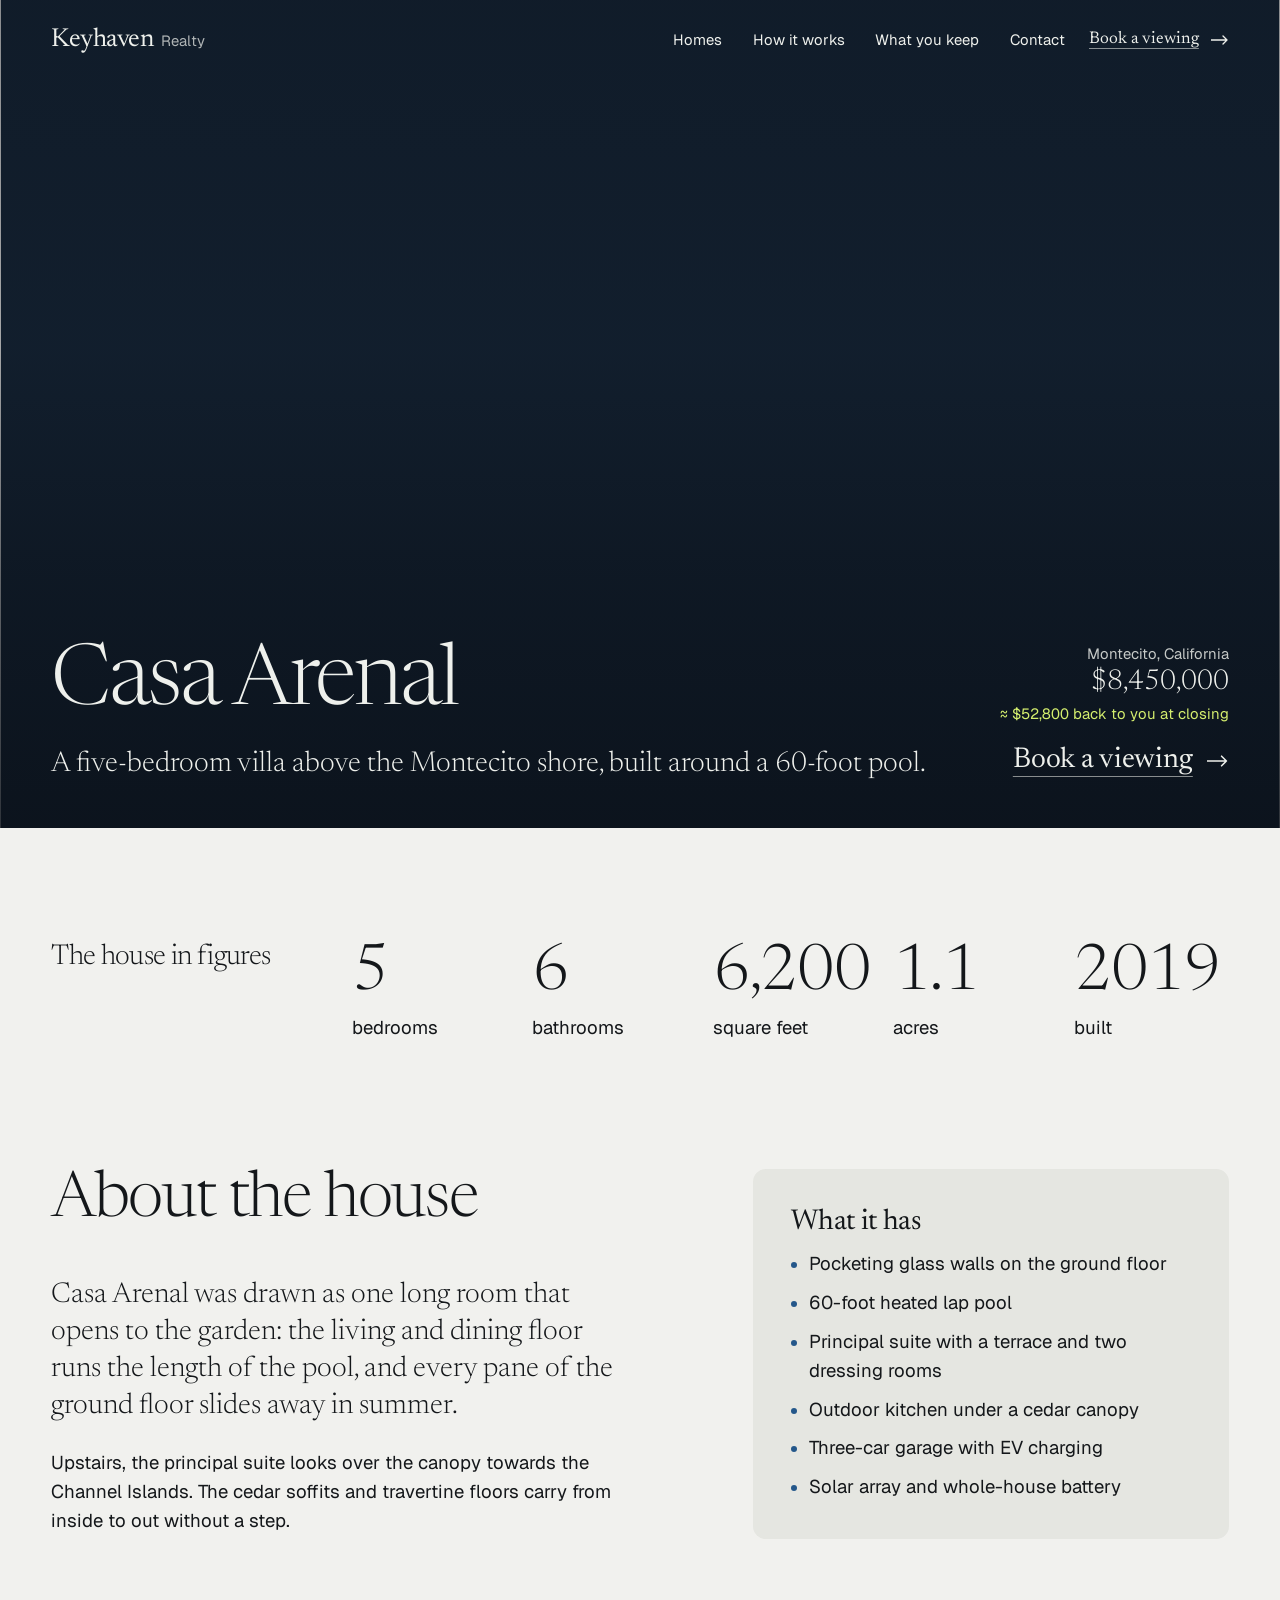
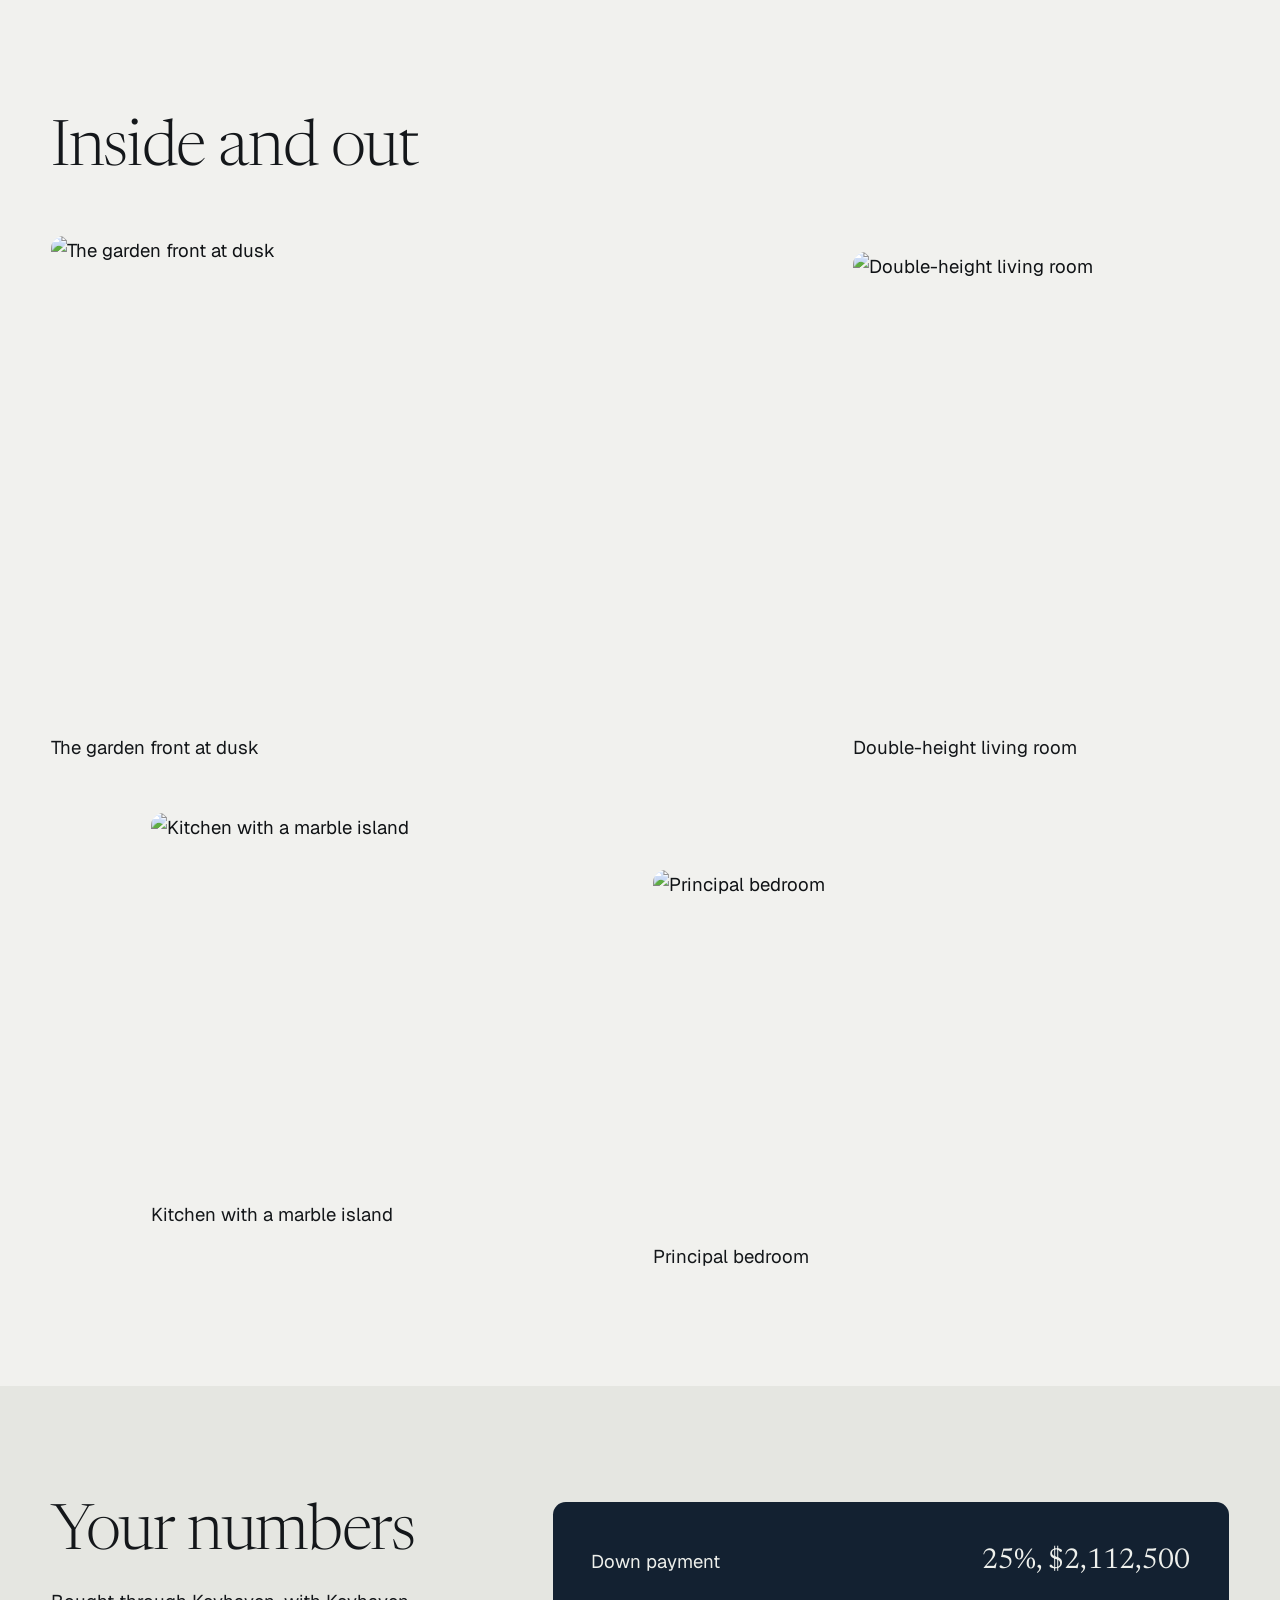
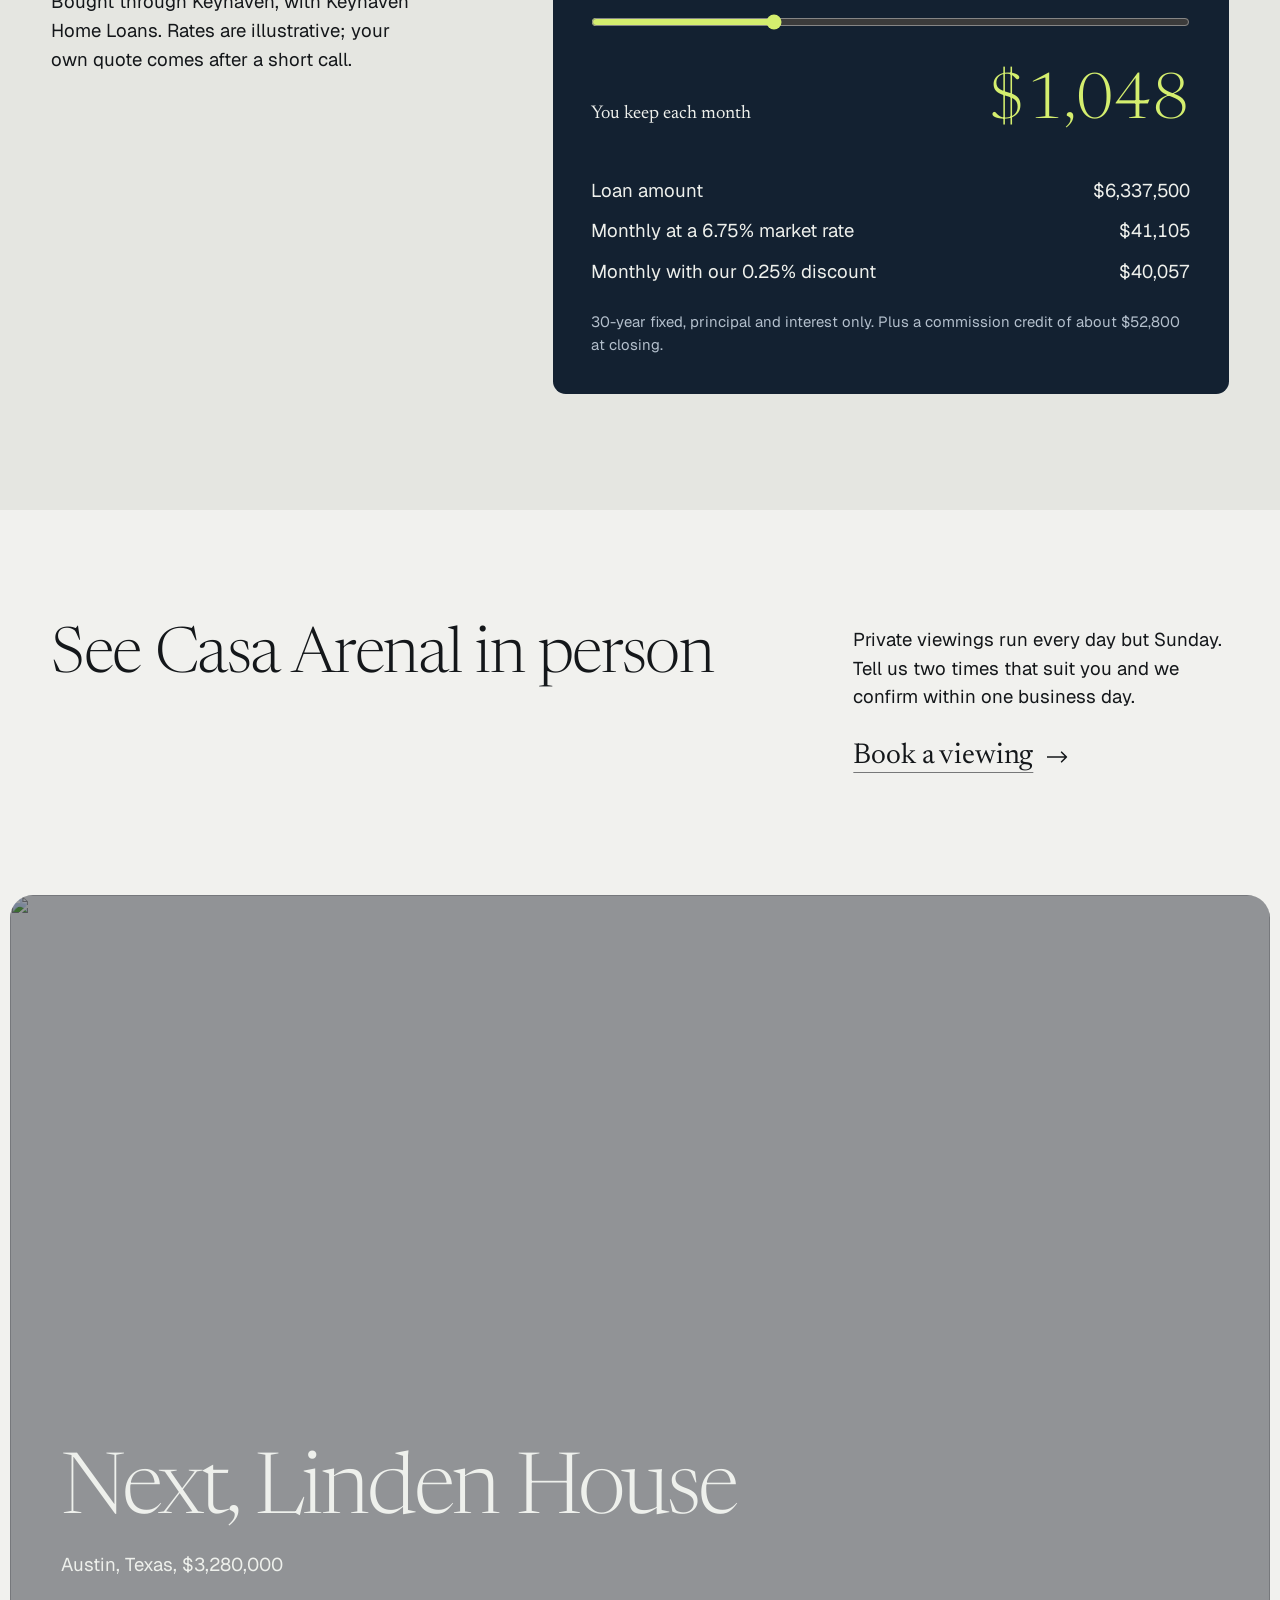
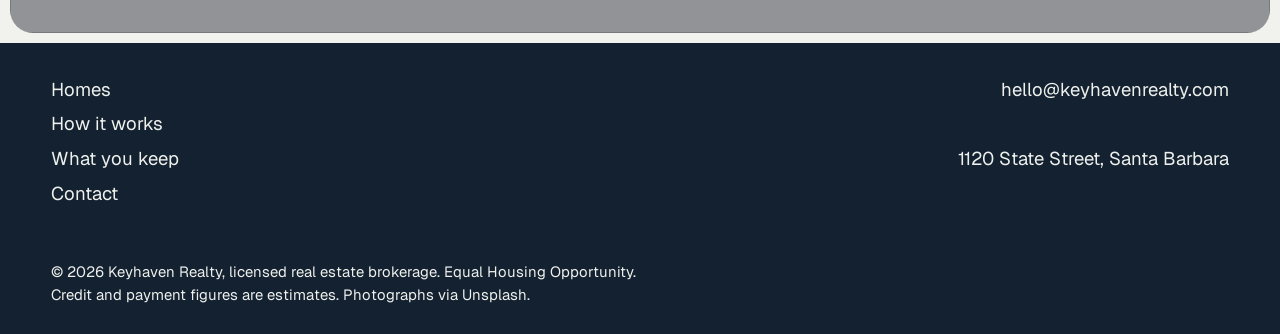
==== home.html @ c0e954b9 "Add Keyhaven Realty mockup site, ready for Vercel Static main page and per-listing pages with scroll" ====
<!doctype html>
<html lang="en" class="no-js">
<head>
  <meta charset="utf-8" />
  <meta name="viewport" content="width=device-width, initial-scale=1" />
  <title>Casa Arenal, Montecito · Keyhaven Realty</title>
  <meta name="description" content="Casa Arenal: a five-bedroom villa in Montecito, California, offered through Keyhaven Realty with 25% of our commission credited to the buyer at closing." />
  <link rel="preconnect" href="https://fonts.googleapis.com" />
  <link rel="preconnect" href="https://fonts.gstatic.com" crossorigin />
  <link href="https://fonts.googleapis.com/css2?family=Newsreader:opsz,wght@6..72,300;6..72,400&family=Geist:wght@400;500&display=swap" rel="stylesheet" />
  <link rel="stylesheet" href="styles.css?v=28" />
</head>
<body class="page-home">
  <a class="skip" href="#main">Skip to content</a>

  <header class="bar" id="bar">
    <a href="index.html" class="wordmark" aria-label="Keyhaven Realty, home"><span class="wordmark-name">Keyhaven</span><span class="wordmark-kind">Realty</span></a>
    <button class="menu-toggle" type="button" aria-expanded="false" aria-controls="primary-nav">Menu</button>
    <nav class="bar-links" id="primary-nav" aria-label="Primary">
      <a href="index.html#homes">Homes</a>
      <a href="index.html#how">How it works</a>
      <a href="index.html#keep">What you keep</a>
      <a href="index.html#contact">Contact</a>
    </nav>
    <a href="#viewing" class="cta-link cta-bar"><span>Book a viewing</span><svg class="cta-arrow" viewBox="0 0 18 10" aria-hidden="true"><path d="M0 5h16M12 1l4 4-4 4" fill="none" stroke="currentColor" stroke-width="1.3" stroke-linecap="round" stroke-linejoin="round"/></svg></a>
  </header>

  <main id="main">
    <!-- the house, full bleed, captioned with its price -->
    <section class="hero home-hero" aria-labelledby="home-title">
      <div class="hero-photos" aria-hidden="true">
        <img class="is-on" data-bind="hero" src="https://images.unsplash.com/photo-1613490493576-7fde63acd811?auto=format&fit=crop&w=2400&q=80" alt="" width="2400" height="1600" fetchpriority="high" />
      </div>
      <div class="hero-scrim" aria-hidden="true"></div>
      <div class="hero-foot">
        <div class="hero-text">
          <h1 id="home-title" data-bind="name">Casa Arenal</h1>
          <p class="home-line" data-bind="line">A five-bedroom villa above the Montecito shore, built around a 60-foot pool.</p>
        </div>
        <div class="hero-act">
          <div class="listing">
            <p class="listing-name" data-bind="place">Montecito, California</p>
            <p class="listing-price" data-bind="price">$8,450,000</p>
            <p class="listing-credit">≈ <span data-bind="credit">$52,800</span> back to you at closing</p>
          </div>
          <a href="#viewing" class="cta-link cta-lg"><span>Book a viewing</span><svg class="cta-arrow" viewBox="0 0 18 10" aria-hidden="true"><path d="M0 5h16M12 1l4 4-4 4" fill="none" stroke="currentColor" stroke-width="1.3" stroke-linecap="round" stroke-linejoin="round"/></svg></a>
        </div>
      </div>
    </section>

    <!-- the facts, as figures -->
    <section class="figures" aria-labelledby="facts-title">
      <div class="grid">
        <h2 id="facts-title" class="facts-title">The house in figures</h2>
        <dl class="facts-list" data-bind="facts">
          <div><dt>bedrooms</dt><dd>5</dd></div>
          <div><dt>bathrooms</dt><dd>6</dd></div>
          <div><dt>square feet</dt><dd>6,200</dd></div>
          <div><dt>acres</dt><dd>1.1</dd></div>
          <div><dt>built</dt><dd>2019</dd></div>
        </dl>
      </div>
    </section>

    <!-- the story and the features -->
    <section class="about" aria-labelledby="about-title">
      <div class="grid">
        <h2 id="about-title" class="about-title" data-rise>About the house</h2>
        <div class="about-text" data-bind="about" data-rise>
          <p>Casa Arenal was drawn as one long room that opens to the garden: the living and dining floor runs the length of the pool, and every pane of the ground floor slides away in summer.</p>
          <p>Upstairs, the principal suite looks over the canopy towards the Channel Islands. The cedar soffits and travertine floors carry from inside to out without a step.</p>
        </div>
        <div class="about-features" data-rise>
          <h3>What it has</h3>
          <ul data-bind="features">
            <li>Pocketing glass walls on the ground floor</li>
            <li>60-foot heated lap pool</li>
            <li>Principal suite with a terrace and two dressing rooms</li>
            <li>Outdoor kitchen under a cedar canopy</li>
            <li>Three-car garage with EV charging</li>
            <li>Solar array and whole-house battery</li>
          </ul>
        </div>
      </div>
    </section>

    <!-- the rooms, at uneven sizes -->
    <section class="rooms" aria-labelledby="rooms-title">
      <div class="grid">
        <h2 id="rooms-title" class="rooms-title" data-rise>Inside and out</h2>
        <div class="rooms-grid" data-bind="gallery">
          <figure class="room room-a"><div class="room-img"><img src="https://images.unsplash.com/photo-1600607688969-a5bfcd646154?auto=format&fit=crop&w=1600&h=1000&q=80" alt="The garden front at dusk" width="1600" height="1000" loading="lazy" /></div><figcaption>The garden front at dusk</figcaption></figure>
          <figure class="room room-b"><div class="room-img"><img src="https://images.unsplash.com/photo-1600573472550-8090b5e0745e?auto=format&fit=crop&w=900&h=1125&q=80" alt="Double-height living room" width="900" height="1125" loading="lazy" /></div><figcaption>Double-height living room</figcaption></figure>
          <figure class="room room-c"><div class="room-img"><img src="https://images.unsplash.com/photo-1600585152220-90363fe7e115?auto=format&fit=crop&w=1000&h=1000&q=80" alt="Kitchen with a marble island" width="1000" height="1000" loading="lazy" /></div><figcaption>Kitchen with a marble island</figcaption></figure>
          <figure class="room room-d"><div class="room-img"><img src="https://images.unsplash.com/photo-1616594039964-ae9021a400a0?auto=format&fit=crop&w=1600&h=1000&q=80" alt="Principal bedroom" width="1600" height="1000" loading="lazy" /></div><figcaption>Principal bedroom</figcaption></figure>
        </div>
      </div>
    </section>

    <!-- what buying it through Keyhaven means in money -->
    <section class="numbers" aria-labelledby="numbers-title">
      <div class="grid">
        <div class="numbers-side">
          <h2 id="numbers-title" data-rise>Your numbers</h2>
          <p class="numbers-note" data-rise>Bought through Keyhaven, with Keyhaven Home Loans. Rates are illustrative; your own quote comes after a short call.</p>
        </div>
        <form class="calc loan" data-rise onsubmit="return false">
          <label for="down">Down payment</label>
          <output id="down-out" for="down" class="calc-price">25%, $2,112,500</output>
          <input id="down" type="range" min="10" max="60" step="5" value="25" aria-describedby="loan-help" />
          <div class="loan-rows">
            <div class="row"><div><strong>Loan amount</strong></div><b id="loan-amount">$6,337,500</b></div>
            <div class="row"><div><strong>Monthly at a 6.75% market rate</strong></div><b id="loan-market">$41,105</b></div>
            <div class="row"><div><strong>Monthly with our 0.25% discount</strong></div><b id="loan-ours">$40,057</b></div>
          </div>
          <p class="calc-result">You keep each month <output id="loan-saving" for="down">$1,048</output></p>
          <p id="loan-help" class="calc-help">30-year fixed, principal and interest only. Plus a commission credit of about <span data-bind="credit">$52,800</span> at closing.</p>
        </form>
      </div>
    </section>

    <!-- booking -->
    <section class="viewing" id="viewing" aria-labelledby="viewing-title">
      <div class="grid">
        <h2 id="viewing-title" class="viewing-title" data-rise>See <span data-bind="name">Casa Arenal</span> in person</h2>
        <div class="viewing-act" data-rise>
          <p>Private viewings run every day but Sunday. Tell us two times that suit you and we confirm within one business day.</p>
          <a class="cta-link cta-lg" data-bind="mailto" href="mailto:hello@keyhavenrealty.com?subject=Viewing%3A%20Casa%20Arenal"><span>Book a viewing</span><svg class="cta-arrow" viewBox="0 0 18 10" aria-hidden="true"><path d="M0 5h16M12 1l4 4-4 4" fill="none" stroke="currentColor" stroke-width="1.3" stroke-linecap="round" stroke-linejoin="round"/></svg></a>
        </div>
      </div>
    </section>

    <!-- the next house -->
    <section class="next" aria-labelledby="next-title">
      <a class="next-link" data-bind="next" href="home.html?id=linden-house">
        <img data-bind="next-img" src="https://images.unsplash.com/photo-1600047509358-9dc75507daeb?auto=format&fit=crop&w=2000&q=75" alt="" width="2000" height="1333" loading="lazy" />
        <span class="next-shade" aria-hidden="true"></span>
        <span class="next-text">
          <span id="next-title" class="next-name" data-bind="next-name">Next, Linden House</span>
          <span class="next-kind" data-bind="next-place">Austin, Texas, $3,280,000</span>
        </span>
      </a>
    </section>
  </main>

  <footer class="footer footer-short">
    <div class="footer-top">
      <nav aria-label="Footer">
        <a href="index.html#homes">Homes</a>
        <a href="index.html#how">How it works</a>
        <a href="index.html#keep">What you keep</a>
        <a href="index.html#contact">Contact</a>
      </nav>
      <address>
        <a href="mailto:hello@keyhavenrealty.com">hello@keyhavenrealty.com</a>
        <span>1120 State Street, Santa Barbara</span>
      </address>
    </div>
    <div class="footer-bottom">
      <p class="legal">© 2026 Keyhaven Realty, licensed real estate brokerage. Equal Housing Opportunity. Credit and payment figures are estimates. Photographs via Unsplash.</p>
    </div>
  </footer>

  <script src="https://cdnjs.cloudflare.com/ajax/libs/gsap/3.12.5/gsap.min.js"></script>
  <script src="https://cdnjs.cloudflare.com/ajax/libs/gsap/3.12.5/ScrollTrigger.min.js"></script>
  <script src="homes.js?v=28"></script>
  <script src="home.js?v=28"></script>
</body>
</html>
---- styles.css ----
:root {
  /* colour: warm paper and charcoal, a deep coastal blue, lime kept for the money that comes back */
  --bg: #f1f1ee;
  --surface: #e5e6e1;
  --ink: #14171a;
  --muted: #4b5158;
  --field: #132131;
  --field-2: #1b2d42;
  --field-ink: #eef0ec;
  --field-muted: #b3bfcc;
  --accent: #d4ee6e;
  --link: #24578a;

  /* type: a light display serif for headlines and figures, a quiet sans for everything you read or press */
  --font: "Geist", "Helvetica Neue", Arial, sans-serif;
  --display: "Newsreader", "Times New Roman", Georgia, serif;
  --step-small: clamp(0.875rem, 0.85rem + 0.1vw, 0.9375rem);
  --step-body: clamp(1.0625rem, 1rem + 0.2vw, 1.1875rem);
  --step-lead: clamp(1.375rem, 1.15rem + 0.8vw, 2rem);
  --step-head: clamp(2.25rem, 1.4rem + 3.2vw, 4.5rem);
  --step-display: clamp(2.25rem, 6.6vw, 7.25rem);
  --step-name: clamp(4.5rem, 21vw, 22rem);

  /* corners: one quiet scale, nothing pill-shaped */
  --r-lg: clamp(16px, 1.8vw, 28px);  /* held sections, the city, the hero as it leaves */
  --r-md: clamp(10px, 1vw, 16px);    /* photographs and panels */
  --r-sm: 6px;                        /* buttons and price tags */

  --margin: clamp(20px, 4vw, 64px);
  --gap: clamp(16px, 2vw, 32px);
  --section: clamp(120px, 14vw, 220px);
  --ease: cubic-bezier(.22, 1, .36, 1);
}

*, *::before, *::after { box-sizing: border-box; }
html { -webkit-text-size-adjust: 100%; overflow-x: clip; }
@media (prefers-reduced-motion: no-preference) { html { scroll-behavior: smooth; } }
body {
  margin: 0;
  font-family: var(--font);
  font-size: var(--step-body);
  line-height: 1.55;
  color: var(--ink);
  background: var(--bg);
  -webkit-font-smoothing: antialiased;
  overflow-x: clip;
  font-variant-numeric: lining-nums;
}
img { display: block; max-width: 100%; height: auto; }
a { color: inherit; }
h1, h2, h3 { margin: 0; font-family: var(--display); font-weight: 300; letter-spacing: -0.022em; line-height: 1.04; text-wrap: balance; }
h3 { font-weight: 400; letter-spacing: -0.012em; }
p, figure, ol { margin: 0; }
:focus-visible { outline: 3px solid var(--link); outline-offset: 3px; }
::selection { background: var(--accent); color: var(--ink); }

.grid {
  display: grid;
  grid-template-columns: repeat(12, minmax(0, 1fr));
  column-gap: var(--gap);
  padding-inline: var(--margin);
}
.skip { position: absolute; left: -999px; top: 8px; z-index: 100; background: var(--ink); color: #fff; padding: 12px 16px; }
.skip:focus { left: 8px; }

/* controls: one small radius, one weight */
.btn {
  display: inline-flex; align-items: center; justify-content: center;
  min-height: 46px; padding: 0 22px;
  font: 500 var(--step-small)/1 var(--font); letter-spacing: .005em; text-decoration: none;
  border: 0; border-radius: var(--r-sm); cursor: pointer; touch-action: manipulation;
  transition: background-color .25s, color .25s, transform .2s var(--ease);
}
.btn:active { transform: scale(.97); }
.btn-lg { min-height: 54px; padding: 0 28px; font-size: var(--step-body); }
/* the quiet call to action: words in the display serif, a fine underline, a small arrow */
.cta-link { display: inline-flex; align-items: center; gap: 12px; min-height: 44px; color: inherit; text-decoration: none;
  font-family: var(--display); font-weight: 400; font-size: var(--step-body); letter-spacing: -0.005em; }
.cta-link span { text-decoration: underline; text-decoration-thickness: 1px; text-underline-offset: .32em;
  text-decoration-color: color-mix(in srgb, currentColor 55%, transparent); transition: text-decoration-color .3s; }
.cta-link:hover span, .cta-link:focus-visible span { text-decoration-color: currentColor; }
.cta-arrow { width: 18px; height: 10px; flex: none; transition: transform .35s var(--ease); }
.cta-link:hover .cta-arrow, .cta-link:focus-visible .cta-arrow { transform: translateX(5px); }
.cta-lg { font-size: var(--step-lead); gap: 14px; }
.cta-lg .cta-arrow { width: 22px; height: 12px; }
.cta-bar { font-size: 1.0625rem; white-space: nowrap; }
.link {
  text-decoration: underline; text-decoration-thickness: 1.5px; text-underline-offset: .22em;
  transition: color .2s, text-decoration-color .2s;
}
.link:hover { color: var(--link); }

/* bar: transparent over the photograph, plain paper after it */
.bar {
  position: fixed; inset: 0 0 auto; z-index: 40;
  display: flex; align-items: center; justify-content: space-between; gap: 24px;
  padding: 18px var(--margin);
  color: var(--field-ink);
  transition: background-color .35s, color .35s, padding .35s;
}
section[id] { scroll-margin-top: 64px; }
main p { max-width: 62ch; }
.bar.away { transform: translateY(-110%); }
.bar { transition: background-color .35s, color .35s, padding .35s, transform .45s var(--ease); }
.bar.solid { background: var(--bg); color: var(--ink); padding-block: 10px; }
.wordmark { display: inline-flex; align-items: baseline; gap: 8px; text-decoration: none; }
.wordmark-name { font-family: var(--display); font-size: 1.625rem; font-weight: 400; letter-spacing: -0.02em; line-height: 1; }
.wordmark-kind { font-size: var(--step-small); opacity: .72; }
.bar-links { display: flex; gap: clamp(20px, 2.4vw, 36px); font-size: var(--step-small); margin-left: auto; }
.bar-links a { text-decoration: underline; text-decoration-thickness: 1.5px; text-underline-offset: .28em; text-decoration-color: transparent; transition: text-decoration-color .25s; }
.bar-links a:hover { text-decoration-color: currentColor; }
.menu-toggle { display: none; min-height: 44px; padding: 0 12px; margin-left: auto; background: none; border: 0; color: inherit; font: inherit; font-size: var(--step-small); text-decoration: underline; text-underline-offset: .25em; cursor: pointer; }

/* HERO */
.hero { position: relative; height: 100svh; min-height: 600px; overflow: hidden; background: var(--field); color: var(--field-ink); }
.hero-photos { position: absolute; inset: -4% 0; }
.hero-photos img {
  position: absolute; inset: 0; width: 100%; height: 100%; object-fit: cover; object-position: 50% 62%;
  opacity: 0; transition: opacity 1.6s ease-in-out;
}
.hero-photos img.is-on { opacity: 1; }
.hero-scrim { position: absolute; inset: 0; background: linear-gradient(0deg, rgba(10, 16, 24, .8) 0%, rgba(10, 16, 24, .52) 30%, rgba(10, 16, 24, .16) 58%, rgba(10, 16, 24, .3) 100%); } /* taste-skill-ignore: neutral scrim under type on a photograph */
.hero-foot {
  position: absolute; inset: auto 0 0; padding: 0 var(--margin) clamp(28px, 5vh, 56px);
  display: flex; justify-content: space-between; align-items: flex-end; gap: 40px;
}
.hero-text { max-width: min(1000px, 72vw); }
.hero h1 { font-size: var(--step-display); line-height: .98; letter-spacing: -0.03em; }
.hero-text p { margin-top: 32px; max-width: 34em; font-size: var(--step-body); color: var(--field-ink); }
.hero-act { display: grid; justify-items: end; gap: 14px; text-align: right; flex: none; }
/* the home on screen, captioned like a print: name, price, what comes back */
.listing { display: grid; gap: 2px; justify-items: end; color: var(--field-ink); }
.listing p { transition: opacity .45s, transform .45s var(--ease); }
.listing.swap p { opacity: 0; transform: translateY(6px); }
.listing-name { font-size: var(--step-small); color: rgba(238, 240, 236, .82); }
.listing-price { font-family: var(--display); font-weight: 300; font-size: var(--step-lead); line-height: 1.15; font-variant-numeric: tabular-nums; }
.listing-credit { font-size: var(--step-small); color: var(--accent); font-variant-numeric: tabular-nums; }
.listing-switch { display: flex; gap: 6px; margin: 2px 0 6px; }
.listing-switch button { width: 36px; height: 24px; padding: 0; border: 0; background: none; cursor: pointer; display: grid; align-items: center; }
.listing-switch span { display: block; height: 3px; border-radius: 2px; background: rgba(238, 240, 236, .45); overflow: hidden; transition: background-color .25s; }
.listing-switch button:hover span { background: rgba(238, 240, 236, .6); }
.listing-switch [aria-pressed="true"] span::after { content: ""; display: block; height: 100%; background: var(--field-ink); transform-origin: 0 50%; animation: listing-fill 6s linear forwards; }
@keyframes listing-fill { from { transform: scaleX(0); } to { transform: scaleX(1); } }

/* INTRO */
.intro { padding-block: var(--section); }
.intro-title { grid-row: 1; grid-column: 7 / 13; font-size: var(--step-head); margin-bottom: 32px; }
.statement { grid-row: 2; grid-column: 7 / 13; font-family: var(--display); font-size: var(--step-lead); font-weight: 300; line-height: 1.3; }
.statement .w { color: rgba(20, 23, 26, .22); transition: color .2s; }
.intro-photo { grid-column: 1 / 5; grid-row: 1 / 4; align-self: start; overflow: hidden; border-radius: var(--r-md); }
.intro-photo-b { grid-column: 5 / 7; grid-row: 2 / 4; align-self: end; margin-top: 140px; overflow: hidden; border-radius: var(--r-md); }
.intro-photo-b img { width: 100%; aspect-ratio: 4 / 5; object-fit: cover; }
.intro-photo img { width: 100%; aspect-ratio: 1; object-fit: cover; }
.intro-note { grid-column: 7 / 10; grid-row: 3; align-self: end; margin-top: 64px; font-size: var(--step-small); color: var(--muted); }

/* HOW: a deep-blue field, held while three moments pass */
.how { padding-inline: 10px; color: var(--field-ink); }
.how-stage {
  position: relative; min-height: 100svh; display: grid; grid-template-columns: repeat(12, minmax(0, 1fr));
  column-gap: var(--gap); align-items: center; padding: 96px calc(var(--margin) - 10px) 64px;
  background: var(--field); border-radius: var(--r-lg);
}
.how-text { grid-column: 1 / 6; }
.how h2 { font-size: var(--step-head); }
.how-track { height: 4px; background: var(--field-2); margin: 32px 0 40px; border-radius: 3px; overflow: hidden; }
.how-track span { display: block; height: 100%; background: var(--accent); transform-origin: 0 50%; transform: scaleX(.333); }
.moments { list-style: none; padding: 0; display: grid; gap: 32px; }
.moment h3 { font-size: var(--step-lead); }
.moment p { font-size: var(--step-body); }
.motion .moment { transition: opacity .5s var(--ease); }
.motion .moment:not(.is-active) { opacity: .5; }
.moment p { margin-top: 8px; color: var(--field-muted); max-width: 30em; }
.how-frame { grid-column: 7 / 13; position: relative; aspect-ratio: 4 / 5; max-height: 78svh; justify-self: end; width: 100%; overflow: hidden; background: var(--field-2); border-radius: var(--r-md); }
.how-frame img { position: absolute; inset: 0; width: 100%; height: 100%; object-fit: cover; }

/* HOMES: a run of frames, one lifted */
.homes { padding-block: var(--section) clamp(72px, 7vw, 112px); }
.homes-side { grid-column: 1 / -1; display: grid; grid-template-columns: repeat(12, minmax(0, 1fr)); column-gap: var(--gap); align-items: end; margin-bottom: clamp(40px, 5vw, 72px); }
.homes-side h2 { grid-column: 1 / 7; grid-row: 1; }
.homes-side .homes-note { grid-column: 7 / 10; grid-row: 1; }
.homes-side .link { grid-column: 10 / 13; grid-row: 1; justify-self: end; }
.homes h2 { font-size: var(--step-head); }
.homes-note { font-size: var(--step-small); color: var(--muted); max-width: 30em; }
.run { grid-column: 1 / -1; display: grid; grid-template-columns: 2.1fr 1fr 1fr 1fr; gap: var(--gap); align-items: end; }
.frame-img { overflow: hidden; background: var(--surface); border-radius: var(--r-md); }
.frame-img img { width: 100%; aspect-ratio: 4 / 5; object-fit: cover; transition: transform 1s var(--ease); }
.frame-link { display: block; color: inherit; text-decoration: none; }
.frame-link:hover .frame-img img { transform: scale(1.05); }
.frame-link:focus-visible { outline-offset: 6px; border-radius: var(--r-md); }
.frame figcaption { display: flex; flex-wrap: wrap; justify-content: space-between; gap: 2px 12px; padding-top: 12px; font-size: var(--step-small); }
.frame figcaption span:last-child { font-variant-numeric: tabular-nums; }
.credit { font-style: normal; color: var(--link); display: block; text-align: right; }
.frame-name { display: block; font-family: var(--display); font-size: var(--step-lead); line-height: 1.2; }
.frame-lifted .facts { font-family: var(--font); margin-top: 4px; }
.facts { display: block; font-size: var(--step-small); color: var(--muted); }
.frame:not(.frame-lifted) figcaption { display: grid; gap: 2px; }
.frame:not(.frame-lifted) .credit { text-align: left; }
.frame-lifted figcaption { font-size: var(--step-body); }

/* KEEP: a menu of what comes back to you */
.keep { padding-block: clamp(96px, 9vw, 150px) var(--section); background: var(--surface); }
.keep-side { grid-column: 1 / 4; }
.keep h2 { font-size: var(--step-head); }
.keep-photo { margin-top: 48px; overflow: hidden; border-radius: var(--r-md); }
.keep-photo img { width: 100%; aspect-ratio: 4 / 5; object-fit: cover; }
.keep-main { grid-column: 5 / 13; }
.calc { background: var(--field); color: var(--field-ink); border-radius: var(--r-md); padding: clamp(24px, 3vw, 48px); display: grid; grid-template-columns: 1fr auto; gap: 12px 24px; align-items: baseline; }
.calc label { font-size: var(--step-body); }
.calc-price { font-family: var(--display); font-size: var(--step-lead); font-variant-numeric: tabular-nums; text-align: right; }
.calc input { grid-column: 1 / -1; width: 100%; height: 44px; margin: 4px 0 8px; accent-color: var(--accent); cursor: pointer; }
.calc-result { font-family: var(--display); grid-column: 1 / -1; display: flex; justify-content: space-between; align-items: baseline; gap: 16px; flex-wrap: wrap; font-size: var(--step-body); }
.calc-result output { font-family: var(--display); font-weight: 300; font-size: var(--step-head); line-height: 1; color: var(--accent); font-variant-numeric: tabular-nums; }
.calc-help { grid-column: 1 / -1; font-size: var(--step-small); color: var(--field-muted); }
.menu-cols { display: grid; grid-template-columns: repeat(2, minmax(0, 1fr)); column-gap: 64px; margin-top: 16px; }
.menu-group:last-child { grid-column: 1 / -1; display: grid; grid-template-columns: repeat(2, minmax(0, 1fr)); column-gap: 64px; }
.menu-group:last-child h3 { grid-column: 1 / -1; }
.menu-group { margin-top: 48px; }
.menu-group h3 { font-size: var(--step-lead); margin-bottom: 8px; }
.row { display: flex; justify-content: space-between; align-items: baseline; gap: 16px; margin-top: 22px; }
.row strong { display: block; font-weight: 400; }
.row span { display: block; font-size: var(--step-small); color: var(--muted); max-width: 36ch; }
.row b { font-family: var(--display); font-size: var(--step-lead); font-weight: 300; font-variant-numeric: tabular-nums; white-space: nowrap; }

/* NEAR: the map */
.near { background: var(--bg); padding-inline: 10px; }
.map-frame { position: relative; height: 100svh; min-height: 640px; overflow: hidden; background: var(--field); color: var(--field-ink); border-radius: var(--r-lg); }
.near-photo { position: absolute; inset: -8% 0; width: 100%; height: 116%; object-fit: cover; }
.near-shade { position: absolute; inset: 0; background: rgba(13, 22, 34, .38); }
.near-copy {
  position: absolute; z-index: 3; left: calc(var(--margin) - 10px); top: clamp(56px, 11vh, 112px);
  width: min(620px, calc(100% - var(--margin) * 2)); display: grid; justify-items: start; gap: 20px;
}
.near h2 { font-size: var(--step-head); }
.near-copy p { color: var(--field-ink); max-width: 42ch; }
.pins { position: absolute; inset: 0; z-index: 2; }
.pin {
  position: absolute; left: var(--x); top: var(--y); translate: -12px calc(-100% - 14px);
  padding: 6px 10px; background: var(--field-ink); color: var(--ink);
  font-size: var(--step-small); font-variant-numeric: tabular-nums; line-height: 1; border-radius: var(--r-sm);
}
.pin::after { content: ""; position: absolute; left: 11px; top: 100%; width: 2px; height: 14px; background: var(--field-ink); }
.pin-photo { padding: 0; background: none; display: grid; }
.pin-photo img { width: 140px; height: 96px; object-fit: cover; border-radius: var(--r-sm); }
.pin-photo > span { justify-self: start; margin-top: 4px; padding: 6px 10px; background: var(--field-ink); color: var(--ink); border-radius: var(--r-sm); }

/* CONTACT */
.contact { padding-block: var(--section) clamp(96px, 10vw, 140px); }
.contact-sentence { grid-column: 1 / 7; font-size: var(--step-head); }
.contact-lead { grid-column: 1 / 6; grid-row: 2; margin-top: 32px; }
.contact-photo { grid-column: 8 / 10; grid-row: 1 / 3; overflow: hidden; border-radius: var(--r-md); }
.contact-photo img { width: 100%; aspect-ratio: 1; object-fit: cover; }
.contact-links { grid-column: 10 / 13; grid-row: 1 / 3; display: grid; align-content: start; gap: 12px; }
.contact-q { font-family: var(--display); font-size: var(--step-lead); }
.contact-city { margin-top: 8px; font-size: var(--step-small); color: var(--muted); }

/* FOOTER: the name across the last photograph */
.footer { position: relative; height: 100svh; min-height: 560px; overflow: hidden; color: var(--field-ink); background: var(--field); display: flex; flex-direction: column; justify-content: space-between; }
.footer-photo { position: absolute; inset: -6% 0; width: 100%; height: 112%; object-fit: cover; filter: brightness(.55) saturate(.85); }

/* one grade for every photograph: a touch less saturation, a touch more contrast */
main img:not(.near-photo) { filter: saturate(.88) contrast(1.04); }
.near-photo { filter: saturate(.8); }
.footer-top, .footer-bottom { position: relative; padding: 32px var(--margin); }
.footer-top { display: flex; justify-content: space-between; gap: 24px; flex-wrap: wrap; }
.footer-top nav { display: grid; gap: 6px; }
.footer-top a { text-decoration: none; }
.footer-top a:hover { text-decoration: underline; text-underline-offset: .2em; }
.footer-top address { display: grid; gap: 6px; font-style: normal; text-align: right; }
.footer-bottom { padding-bottom: 28px; }
.footer-name { font-family: var(--display); font-weight: 300; font-size: var(--step-name); line-height: .9; letter-spacing: -0.04em; white-space: nowrap; }
.footer-name { overflow: hidden; padding-bottom: .12em; margin-bottom: -.12em; }
.footer-name .ch { display: inline-block; }
.legal a { color: inherit; }
.legal { margin-top: 20px; font-size: var(--step-small); color: var(--field-ink); max-width: 60ch; }

/* TABLET */
@media (max-width: 1024px) {
  .intro-title, .statement { grid-column: 6 / 13; }
  .intro-photo { grid-column: 1 / 5; }
  .intro-note { grid-column: 6 / 12; }
  .homes-side h2 { grid-column: 1 / 8; }
  .homes-side .homes-note { grid-column: 1 / 8; grid-row: 2; margin-top: 16px; }
  .homes-side .link { grid-column: 9 / 13; }
  .intro-photo-b { display: none; }
  .run { grid-column: 1 / -1; }
  .keep-side { grid-column: 1 / 5; }
  .keep-main { grid-column: 6 / 13; }
  .menu-cols, .menu-group:last-child { grid-template-columns: 1fr; display: grid; }
  .row span { max-width: none; }
  .contact-sentence { grid-column: 1 / 9; }
  .contact-lead { grid-column: 1 / 8; }
  .contact-photo { grid-column: 1 / 4; grid-row: 3; margin-top: 48px; }
  .contact-links { grid-column: 5 / 13; grid-row: 3; margin-top: 48px; }
}

/* PHONE: its own composition */
@media (max-width: 680px) {
  .grid { grid-template-columns: repeat(6, minmax(0, 1fr)); }
  .bar { padding-block: 14px; }
  .bar-links { display: none; }
  .menu-toggle { display: inline-flex; }
  .bar.open .bar-links {
    display: grid; gap: 0; position: absolute; top: 100%; left: 0; right: 0; margin: 0;
    padding: 8px var(--margin) 24px; background: var(--bg); color: var(--ink); font-size: var(--step-body);
  }
  .bar.open .bar-links a { padding: 10px 0; }
  .bar.open { background: var(--bg); color: var(--ink); }
  .wordmark-kind { display: none; }
  .cta-bar { font-size: 1rem; gap: 8px; }
  .menu-toggle { padding: 0 8px; }
  .hero-foot { flex-direction: column; align-items: stretch; gap: 24px; padding-bottom: 28px; }
  .hero-text p { margin-top: 20px; }
  .hero-act { justify-items: stretch; text-align: left; }
  .listing { justify-items: start; }
  .homes-side { display: flex; flex-direction: column; align-items: flex-start; gap: 12px; }
  .intro-title, .statement { grid-column: 1 / -1; }
  .statement { text-indent: 0; }
  .intro-photo { grid-column: 3 / -1; grid-row: auto; }
  .intro-photo img { aspect-ratio: 4 / 5; }
  .intro-note { grid-column: 1 / 3; grid-row: auto; align-self: end; margin-top: 0; }
  .intro-photo { grid-row: 3; }
  .intro-note { grid-row: 3; }
  .how-stage { grid-template-columns: 1fr; align-content: start; gap: 24px; padding-top: 84px; padding-bottom: 32px; }
  .how-text, .how-frame { grid-column: 1; }
  .how-frame { order: -1; aspect-ratio: 4 / 3; max-height: 34svh; }
  .how-track { margin: 20px 0 24px; }
  .moments { gap: 20px; }
  .run { grid-template-columns: 1fr 1fr; gap: 24px 12px; }
  .frame-lifted, .frame:last-child { grid-column: 1 / -1; }
  .frame:last-child .frame-img img { aspect-ratio: 16 / 10; }
  .keep-side, .keep-main { grid-column: 1 / -1; }
  .keep-photo { width: 60%; margin-top: 32px; margin-bottom: 40px; }
  .calc { grid-template-columns: 1fr; }
  .calc-price { text-align: left; }
  .pin:not(.pin-photo), .pins .pin:nth-child(3) { display: none; }
  .pins .pin:nth-child(5) { left: 60%; }
  .near-copy { top: 40px; }
  .pin-photo img { width: 96px; height: 66px; }
  .contact-sentence, .contact-lead { grid-column: 1 / -1; }
  .contact-photo { grid-column: 1 / 3; }
  .contact-links { grid-column: 3 / -1; }
  .footer-top address { text-align: left; }
}

/* Without script, the held section reads as a plain list */
.no-js .how-frame img:not(:first-child) { display: none; }

@media (prefers-reduced-motion: reduce) {
  *, *::before, *::after { transition-duration: .01ms !important; animation: none !important; }
  .statement .w { color: inherit; }
}

/* ================================================================ HOME PAGES */
.home-hero { height: 92svh; }
.home-hero .home-line { font-size: var(--step-lead); font-family: var(--display); font-weight: 300; line-height: 1.3; margin-top: 20px; }

.figures { padding-block: clamp(80px, 9vw, 140px) clamp(48px, 5vw, 80px); }
.facts-title { grid-column: 1 / 4; font-size: var(--step-lead); align-self: start; }
.facts-list { grid-column: 4 / 13; display: grid; grid-template-columns: repeat(5, minmax(0, 1fr)); gap: var(--gap); margin: 0; }
.facts-list div { display: flex; flex-direction: column-reverse; gap: 6px; }
.facts-list dd { margin: 0; font-family: var(--display); font-weight: 300; font-size: var(--step-head); line-height: 1; letter-spacing: -0.02em; font-variant-numeric: tabular-nums; }
.facts-list dt { font-size: var(--step-body); color: var(--ink); }

.about { padding-block: clamp(48px, 5vw, 80px) var(--section); }
.about-title { grid-column: 1 / 6; font-size: var(--step-head); }
.about-text { grid-column: 1 / 7; grid-row: 2; margin-top: 32px; display: grid; gap: 18px; }
.about-text p { font-size: var(--step-body); }
.about-text p:first-child { font-family: var(--display); font-size: var(--step-lead); line-height: 1.3; font-weight: 300; }
.about-features { grid-column: 8 / 13; grid-row: 1 / 3; align-self: end; background: var(--surface); border-radius: var(--r-md); padding: clamp(24px, 3vw, 40px); }
.about-features h3 { font-size: var(--step-lead); margin-bottom: 12px; }
.about-features li { font-size: var(--step-body); }
.about-features ul { margin: 0; padding: 0; list-style: none; display: grid; gap: 10px; }
.about-features li { padding-left: 18px; position: relative; }
.about-features li::before { content: ""; position: absolute; left: 0; top: .7em; width: 6px; height: 6px; border-radius: 50%; background: var(--link); }

.rooms { padding-bottom: clamp(96px, 9vw, 150px); }
.rooms-title { grid-column: 1 / -1; font-size: var(--step-head); margin-bottom: clamp(32px, 4vw, 56px); }
.rooms-grid { grid-column: 1 / -1; display: grid; grid-template-columns: repeat(12, minmax(0, 1fr)); gap: clamp(32px, 4vw, 56px) var(--gap); }
.room { margin: 0; }
.room-img { overflow: hidden; border-radius: var(--r-md); }
.room-img img { width: 100%; object-fit: cover; }
.room figcaption { margin-top: 12px; font-size: var(--step-body); }
.room-a { grid-column: 1 / 9; } .room-a img { aspect-ratio: 16 / 10; }
.room-b { grid-column: 9 / 13; align-self: end; } .room-b img { aspect-ratio: 4 / 5; }
.room-c { grid-column: 2 / 6; } .room-c img { aspect-ratio: 1; }
.room-d { grid-column: 7 / 13; margin-top: 10%; } .room-d img { aspect-ratio: 16 / 10; }

.numbers { padding-block: clamp(96px, 9vw, 150px); background: var(--surface); }
.numbers-side { grid-column: 1 / 5; display: grid; align-content: start; gap: 20px; }
.numbers h2 { font-size: var(--step-head); }
.numbers-note { font-size: var(--step-body); max-width: 32ch; }
.loan { grid-column: 6 / 13; }
.loan-rows { grid-column: 1 / -1; margin: 4px 0 12px; }
.loan-rows .row { margin-top: 12px; }
.loan-rows .row strong { color: var(--field-ink); }
.loan-rows .row b { color: var(--field-ink); font-family: var(--font); font-size: var(--step-body); font-weight: 400; }

.viewing { padding-block: clamp(96px, 9vw, 150px); }
.viewing-title { grid-column: 1 / 8; font-size: var(--step-head); }
.viewing-act { grid-column: 9 / 13; display: grid; gap: 24px; justify-items: start; align-self: end; }

.next { padding: 0 10px 10px; }
.next-link { position: relative; display: block; height: 82svh; min-height: 480px; overflow: hidden; border-radius: var(--r-lg); color: var(--field-ink); text-decoration: none; }
.next-link img { position: absolute; inset: 0; width: 100%; height: 100%; object-fit: cover; filter: saturate(.88) contrast(1.04); transition: transform 1.2s var(--ease); }
.next-link:hover img { transform: scale(1.04); }
.next-shade { position: absolute; inset: 0; background: rgba(12, 18, 28, .42); }
.next-text { position: absolute; left: var(--margin); bottom: clamp(32px, 6vh, 64px); display: grid; gap: 14px; }
.next-kind { font-size: var(--step-body); }
.next-name { font-family: var(--display); font-weight: 300; font-size: var(--step-display); line-height: 1; letter-spacing: -0.03em; }

.footer-short { height: auto; min-height: 0; background: var(--field); }
.footer-short .footer-bottom { padding-top: 0; }

@media (max-width: 1024px) {
  .facts-title { grid-column: 1 / -1; margin-bottom: 32px; }
  .facts-list { grid-column: 1 / -1; }
  .about-text { grid-column: 1 / -1; }
  .about-features { grid-column: 1 / -1; grid-row: 3; margin-top: 40px; }
  .numbers-side { grid-column: 1 / -1; margin-bottom: 40px; }
  .loan { grid-column: 1 / -1; }
  .viewing-title { grid-column: 1 / -1; }
  .viewing-act { grid-column: 1 / 9; margin-top: 32px; }
}
@media (max-width: 680px) {
  .facts-list { grid-template-columns: repeat(2, minmax(0, 1fr)); row-gap: 28px; }
  .facts-list div:last-child { grid-column: 1 / -1; }
  .room-a, .room-b, .room-c, .room-d { grid-column: 1 / -1; margin-top: 0; }
  .room-b { width: 72%; }
  .room-c { width: 60%; justify-self: end; }
  .viewing-act { grid-column: 1 / -1; }
}

/* the arrival curtain (first visit in a session) */
.curtain { position: fixed; inset: 0; z-index: 90; display: grid; place-items: center; background: var(--field); color: var(--field-ink); }
.curtain span { font-family: var(--display); font-weight: 300; font-size: clamp(3rem, 9vw, 8rem); letter-spacing: -0.03em; }
.loan .calc-result { margin-top: 8px; }
.loan .loan-rows { order: 2; margin-top: 16px; }
.loan .calc-help { order: 3; }
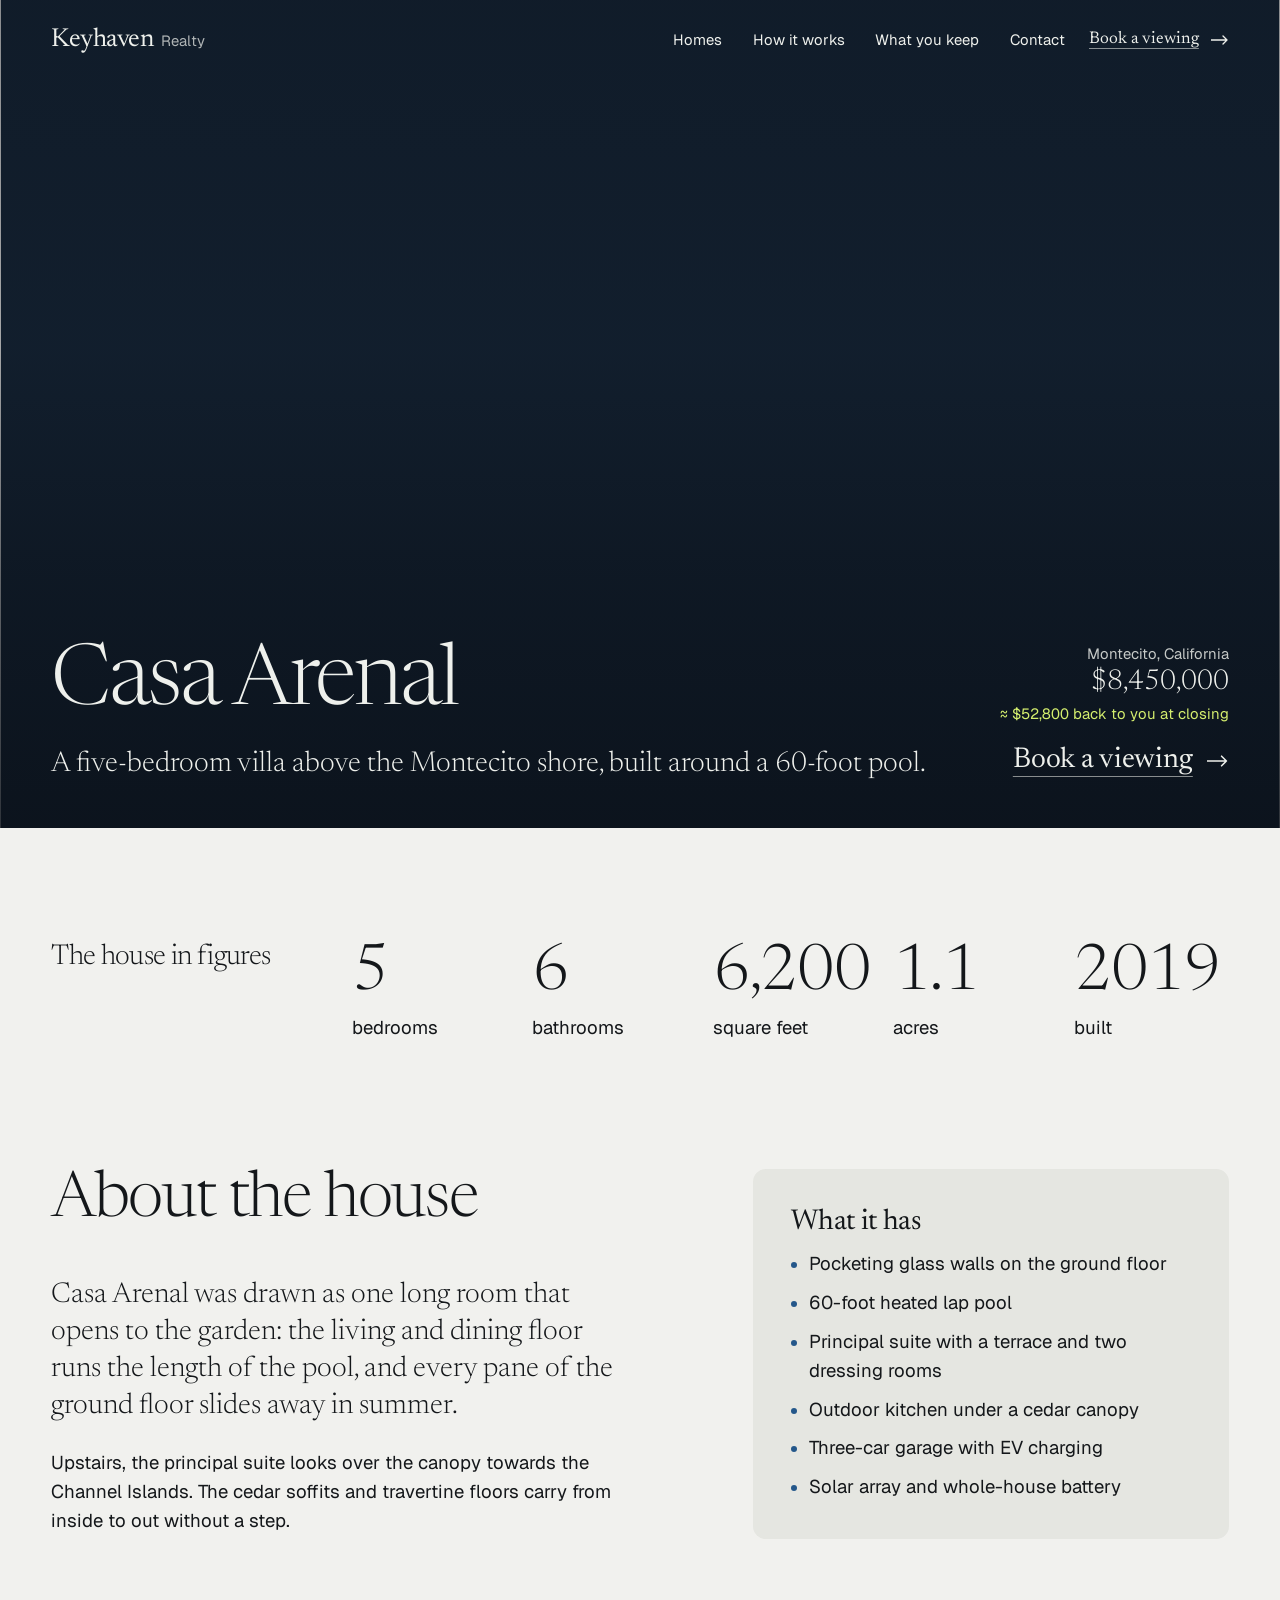
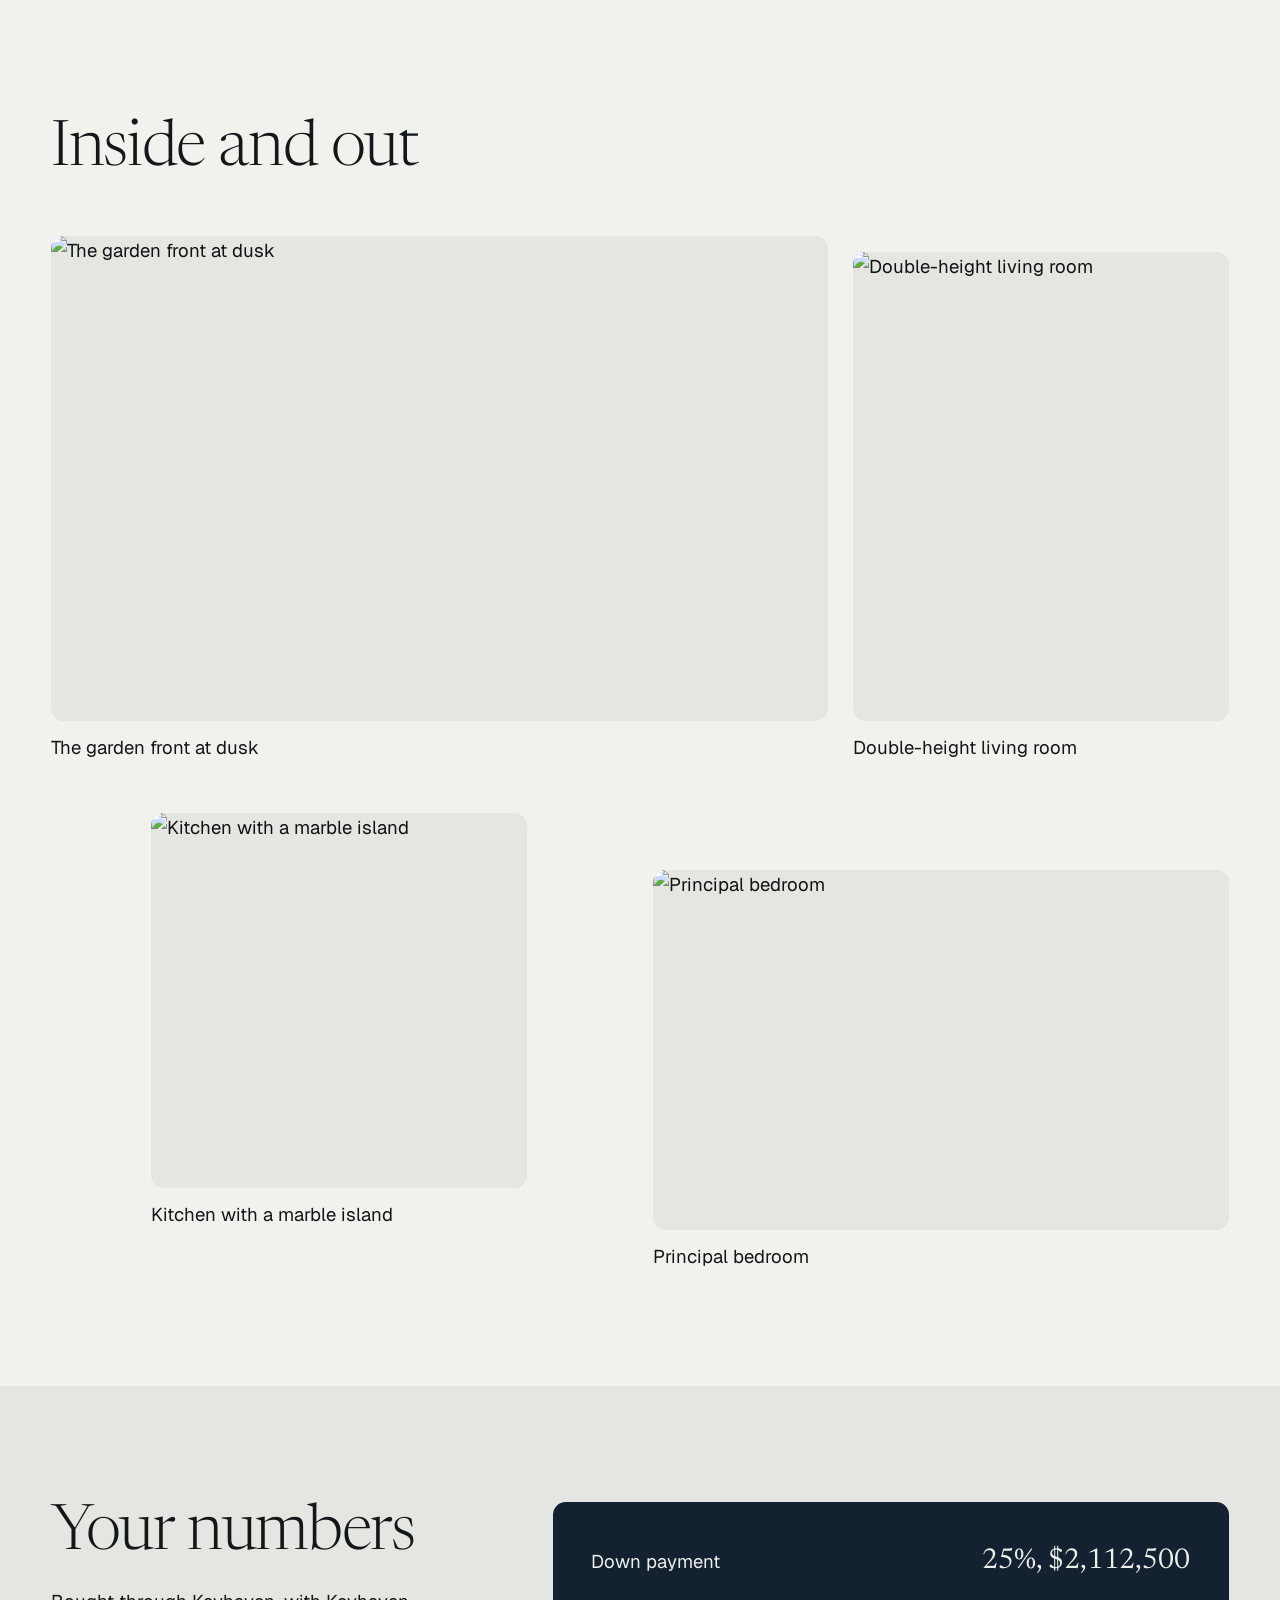
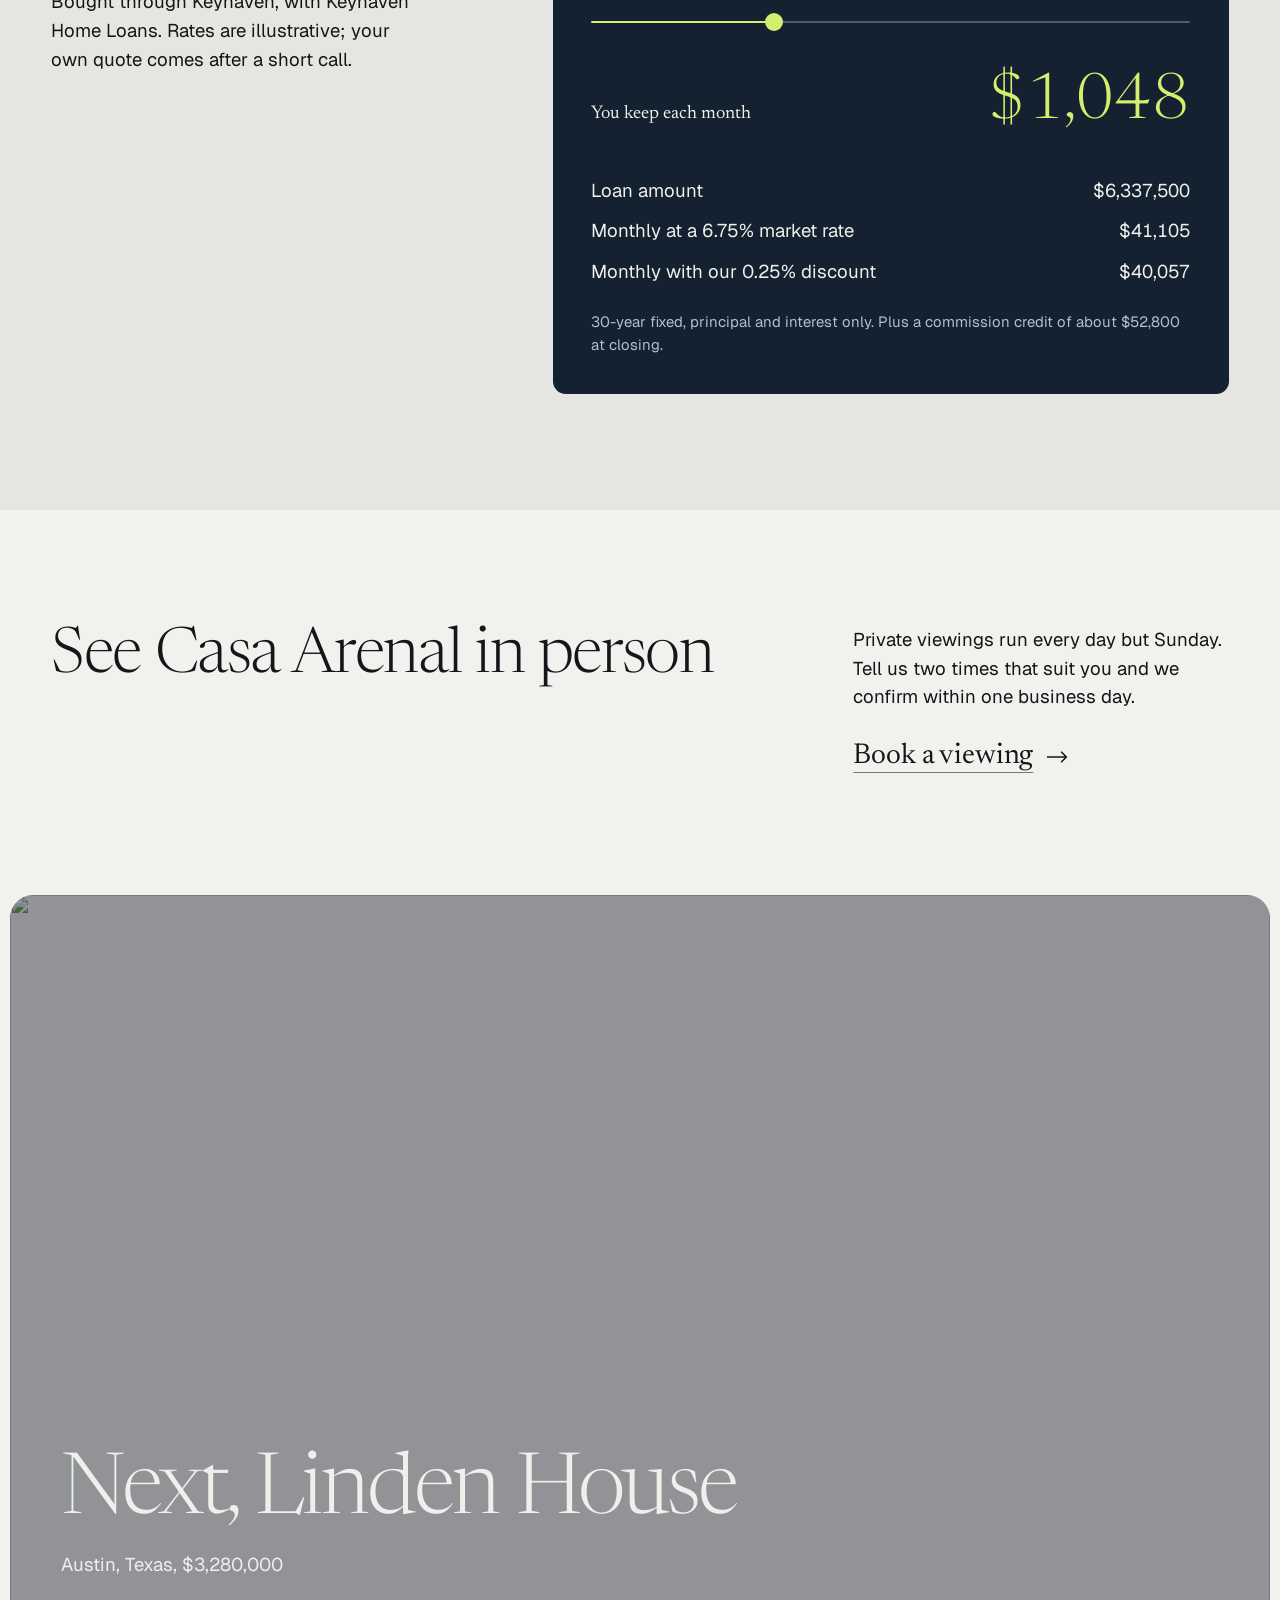
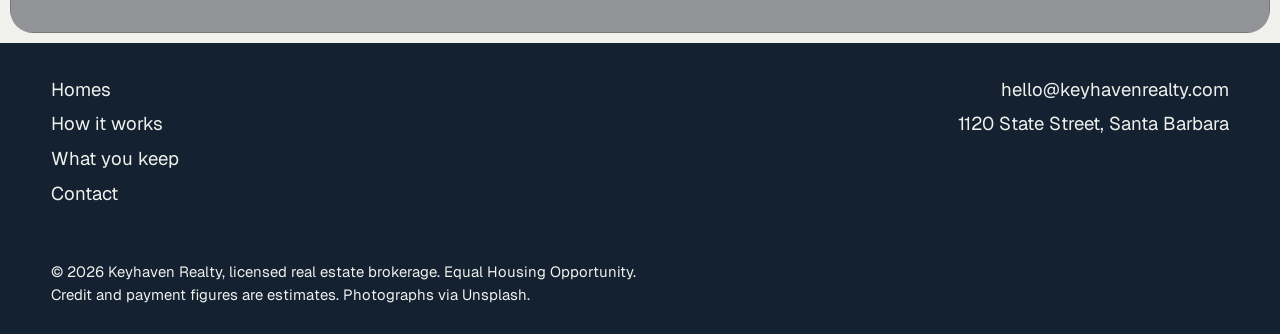
==== commit 3653e73d: "Add fluid motion and polish both pages Motion: photo morph between listing and home pages with Back " ====
--- a/home.html
+++ b/home.html
@@ -3,12 +3,19 @@
 <head>
   <meta charset="utf-8" />
   <meta name="viewport" content="width=device-width, initial-scale=1" />
+  <meta name="theme-color" content="#132131" />
   <title>Casa Arenal, Montecito · Keyhaven Realty</title>
   <meta name="description" content="Casa Arenal: a five-bedroom villa in Montecito, California, offered through Keyhaven Realty with 25% of our commission credited to the buyer at closing." />
+  <link rel="icon" href="/favicon.ico" sizes="48x48" />
+  <link rel="icon" href="/favicon.svg" type="image/svg+xml" />
+  <link rel="apple-touch-icon" href="/apple-touch-icon.png" />
+  <link rel="manifest" href="/site.webmanifest" />
+  <script src="site.js?v=30"></script>
+  <link rel="expect" href="#page-end" blocking="render" />
   <link rel="preconnect" href="https://fonts.googleapis.com" />
   <link rel="preconnect" href="https://fonts.gstatic.com" crossorigin />
   <link href="https://fonts.googleapis.com/css2?family=Newsreader:opsz,wght@6..72,300;6..72,400&family=Geist:wght@400;500&display=swap" rel="stylesheet" />
-  <link rel="stylesheet" href="styles.css?v=28" />
+  <link rel="stylesheet" href="styles.css?v=30" />
 </head>
 <body class="page-home">
   <a class="skip" href="#main">Skip to content</a>
@@ -29,7 +36,7 @@
     <!-- the house, full bleed, captioned with its price -->
     <section class="hero home-hero" aria-labelledby="home-title">
       <div class="hero-photos" aria-hidden="true">
-        <img class="is-on" data-bind="hero" src="https://images.unsplash.com/photo-1613490493576-7fde63acd811?auto=format&fit=crop&w=2400&q=80" alt="" width="2400" height="1600" fetchpriority="high" />
+        <img class="is-on" data-bind="hero" src="https://images.unsplash.com/photo-1613490493576-7fde63acd811?auto=format&fit=crop&w=2400&q=80" alt="" width="2400" height="1600" fetchpriority="high" decoding="sync" />
       </div>
       <div class="hero-scrim" aria-hidden="true"></div>
       <div class="hero-foot">
@@ -163,7 +170,8 @@
 
   <script src="https://cdnjs.cloudflare.com/ajax/libs/gsap/3.12.5/gsap.min.js"></script>
   <script src="https://cdnjs.cloudflare.com/ajax/libs/gsap/3.12.5/ScrollTrigger.min.js"></script>
-  <script src="homes.js?v=28"></script>
-  <script src="home.js?v=28"></script>
+  <script src="homes.js?v=30"></script>
+  <script src="home.js?v=30"></script>
+  <span id="page-end" hidden></span>
 </body>
 </html>
--- a/styles.css
+++ b/styles.css
@@ -33,7 +33,7 @@
 }
 
 *, *::before, *::after { box-sizing: border-box; }
-html { -webkit-text-size-adjust: 100%; overflow-x: clip; }
+html { -webkit-text-size-adjust: 100%; overflow-x: clip; color-scheme: light; scrollbar-color: color-mix(in srgb, var(--ink) 38%, var(--bg)) var(--bg); }
 @media (prefers-reduced-motion: no-preference) { html { scroll-behavior: smooth; } }
 body {
   margin: 0;
@@ -51,7 +51,11 @@
 h1, h2, h3 { margin: 0; font-family: var(--display); font-weight: 300; letter-spacing: -0.022em; line-height: 1.04; text-wrap: balance; }
 h3 { font-weight: 400; letter-spacing: -0.012em; }
 p, figure, ol { margin: 0; }
+p { text-wrap: pretty; }
+a, button { -webkit-tap-highlight-color: transparent; touch-action: manipulation; }
 :focus-visible { outline: 3px solid var(--link); outline-offset: 3px; }
+/* on photographs and the deep-blue panels the blue ring would vanish */
+.bar:not(.solid):not(.open) :focus-visible, .hero :focus-visible, .how :focus-visible, .calc :focus-visible, .map-frame :focus-visible, .footer :focus-visible, .next :focus-visible { outline-color: var(--field-ink); }
 ::selection { background: var(--accent); color: var(--ink); }
 
 .grid {
@@ -63,32 +67,32 @@
 .skip { position: absolute; left: -999px; top: 8px; z-index: 100; background: var(--ink); color: #fff; padding: 12px 16px; }
 .skip:focus { left: 8px; }
 
-/* controls: one small radius, one weight */
-.btn {
-  display: inline-flex; align-items: center; justify-content: center;
-  min-height: 46px; padding: 0 22px;
-  font: 500 var(--step-small)/1 var(--font); letter-spacing: .005em; text-decoration: none;
-  border: 0; border-radius: var(--r-sm); cursor: pointer; touch-action: manipulation;
-  transition: background-color .25s, color .25s, transform .2s var(--ease);
-}
-.btn:active { transform: scale(.97); }
-.btn-lg { min-height: 54px; padding: 0 28px; font-size: var(--step-body); }
 /* the quiet call to action: words in the display serif, a fine underline, a small arrow */
 .cta-link { display: inline-flex; align-items: center; gap: 12px; min-height: 44px; color: inherit; text-decoration: none;
   font-family: var(--display); font-weight: 400; font-size: var(--step-body); letter-spacing: -0.005em; }
 .cta-link span { text-decoration: underline; text-decoration-thickness: 1px; text-underline-offset: .32em;
   text-decoration-color: color-mix(in srgb, currentColor 55%, transparent); transition: text-decoration-color .3s; }
-.cta-link:hover span, .cta-link:focus-visible span { text-decoration-color: currentColor; }
+.cta-link:focus-visible span { text-decoration-color: currentColor; }
 .cta-arrow { width: 18px; height: 10px; flex: none; transition: transform .35s var(--ease); }
-.cta-link:hover .cta-arrow, .cta-link:focus-visible .cta-arrow { transform: translateX(5px); }
+.cta-link:focus-visible .cta-arrow { transform: translateX(5px); }
+.cta-link:active .cta-arrow { transform: translateX(8px); transition-duration: .16s; }
+@media (hover: hover) and (pointer: fine) {
+  .cta-link:hover span { text-decoration-color: currentColor; }
+  .cta-link:hover .cta-arrow { transform: translateX(5px); }
+  .cta-link:active .cta-arrow { transform: translateX(8px); }
+}
 .cta-lg { font-size: var(--step-lead); gap: 14px; }
 .cta-lg .cta-arrow { width: 22px; height: 12px; }
 .cta-bar { font-size: 1.0625rem; white-space: nowrap; }
 .link {
-  text-decoration: underline; text-decoration-thickness: 1.5px; text-underline-offset: .22em;
-  transition: color .2s, text-decoration-color .2s;
-}
-.link:hover { color: var(--link); }
+  text-decoration: underline; text-decoration-thickness: 1px; text-underline-offset: .32em;
+  text-decoration-color: color-mix(in srgb, currentColor 55%, transparent);
+  transition: color .2s, text-decoration-color .3s;
+}
+.link:focus-visible { text-decoration-color: currentColor; }
+@media (hover: hover) and (pointer: fine) {
+  .link:hover { color: var(--link); text-decoration-color: currentColor; }
+}
 
 /* bar: transparent over the photograph, plain paper after it */
 .bar {
@@ -96,20 +100,22 @@
   display: flex; align-items: center; justify-content: space-between; gap: 24px;
   padding: 18px var(--margin);
   color: var(--field-ink);
-  transition: background-color .35s, color .35s, padding .35s;
+  transition: background-color .35s, color .35s, padding .35s, transform .45s var(--ease);
 }
 section[id] { scroll-margin-top: 64px; }
 main p { max-width: 62ch; }
 .bar.away { transform: translateY(-110%); }
-.bar { transition: background-color .35s, color .35s, padding .35s, transform .45s var(--ease); }
 .bar.solid { background: var(--bg); color: var(--ink); padding-block: 10px; }
 .wordmark { display: inline-flex; align-items: baseline; gap: 8px; text-decoration: none; }
 .wordmark-name { font-family: var(--display); font-size: 1.625rem; font-weight: 400; letter-spacing: -0.02em; line-height: 1; }
 .wordmark-kind { font-size: var(--step-small); opacity: .72; }
 .bar-links { display: flex; gap: clamp(20px, 2.4vw, 36px); font-size: var(--step-small); margin-left: auto; }
-.bar-links a { text-decoration: underline; text-decoration-thickness: 1.5px; text-underline-offset: .28em; text-decoration-color: transparent; transition: text-decoration-color .25s; }
-.bar-links a:hover { text-decoration-color: currentColor; }
-.menu-toggle { display: none; min-height: 44px; padding: 0 12px; margin-left: auto; background: none; border: 0; color: inherit; font: inherit; font-size: var(--step-small); text-decoration: underline; text-underline-offset: .25em; cursor: pointer; }
+.bar-links a { padding-block: 11px; margin-block: -11px; text-decoration: underline; text-decoration-thickness: 1px; text-underline-offset: .32em; text-decoration-color: transparent; transition: text-decoration-color .25s; }
+.bar-links a:focus-visible { text-decoration-color: currentColor; }
+@media (hover: hover) and (pointer: fine) {
+  .bar-links a:hover { text-decoration-color: currentColor; }
+}
+.menu-toggle { display: none; align-items: center; min-height: 44px; padding: 0 12px; margin-left: auto; background: none; border: 0; color: inherit; font: inherit; font-size: var(--step-small); text-decoration: underline; text-decoration-thickness: 1px; text-underline-offset: .32em; cursor: pointer; }
 
 /* HERO */
 .hero { position: relative; height: 100svh; min-height: 600px; overflow: hidden; background: var(--field); color: var(--field-ink); }
@@ -126,6 +132,8 @@
 }
 .hero-text { max-width: min(1000px, 72vw); }
 .hero h1 { font-size: var(--step-display); line-height: .98; letter-spacing: -0.03em; }
+.rise-mask { overflow: clip; padding-bottom: .14em; margin-bottom: -.14em; }
+.rise-line { display: block; }
 .hero-text p { margin-top: 32px; max-width: 34em; font-size: var(--step-body); color: var(--field-ink); }
 .hero-act { display: grid; justify-items: end; gap: 14px; text-align: right; flex: none; }
 /* the home on screen, captioned like a print: name, price, what comes back */
@@ -138,7 +146,11 @@
 .listing-switch { display: flex; gap: 6px; margin: 2px 0 6px; }
 .listing-switch button { width: 36px; height: 24px; padding: 0; border: 0; background: none; cursor: pointer; display: grid; align-items: center; }
 .listing-switch span { display: block; height: 3px; border-radius: 2px; background: rgba(238, 240, 236, .45); overflow: hidden; transition: background-color .25s; }
-.listing-switch button:hover span { background: rgba(238, 240, 236, .6); }
+@media (hover: hover) and (pointer: fine) {
+  .listing-switch button:hover span { background: rgba(238, 240, 236, .6); }
+  .hero-act:hover .listing-switch span::after { animation-play-state: paused; }
+}
+.hero-act:focus-within .listing-switch span::after { animation-play-state: paused; }
 .listing-switch [aria-pressed="true"] span::after { content: ""; display: block; height: 100%; background: var(--field-ink); transform-origin: 0 50%; animation: listing-fill 6s linear forwards; }
 @keyframes listing-fill { from { transform: scaleX(0); } to { transform: scaleX(1); } }
 
@@ -146,9 +158,9 @@
 .intro { padding-block: var(--section); }
 .intro-title { grid-row: 1; grid-column: 7 / 13; font-size: var(--step-head); margin-bottom: 32px; }
 .statement { grid-row: 2; grid-column: 7 / 13; font-family: var(--display); font-size: var(--step-lead); font-weight: 300; line-height: 1.3; }
-.statement .w { color: rgba(20, 23, 26, .22); transition: color .2s; }
-.intro-photo { grid-column: 1 / 5; grid-row: 1 / 4; align-self: start; overflow: hidden; border-radius: var(--r-md); }
-.intro-photo-b { grid-column: 5 / 7; grid-row: 2 / 4; align-self: end; margin-top: 140px; overflow: hidden; border-radius: var(--r-md); }
+.motion .statement .w { color: rgba(20, 23, 26, .22); transition: color .2s; }
+.intro-photo { grid-column: 1 / 5; grid-row: 1 / 4; align-self: start; overflow: hidden; background: var(--surface); border-radius: var(--r-md); }
+.intro-photo-b { grid-column: 5 / 7; grid-row: 2 / 4; align-self: end; margin-top: 140px; overflow: hidden; background: var(--surface); border-radius: var(--r-md); }
 .intro-photo-b img { width: 100%; aspect-ratio: 4 / 5; object-fit: cover; }
 .intro-photo img { width: 100%; aspect-ratio: 1; object-fit: cover; }
 .intro-note { grid-column: 7 / 10; grid-row: 3; align-self: end; margin-top: 64px; font-size: var(--step-small); color: var(--muted); }
@@ -168,7 +180,7 @@
 .moment h3 { font-size: var(--step-lead); }
 .moment p { font-size: var(--step-body); }
 .motion .moment { transition: opacity .5s var(--ease); }
-.motion .moment:not(.is-active) { opacity: .5; }
+.motion .moment:not(.is-active) { opacity: .68; }
 .moment p { margin-top: 8px; color: var(--field-muted); max-width: 30em; }
 .how-frame { grid-column: 7 / 13; position: relative; aspect-ratio: 4 / 5; max-height: 78svh; justify-self: end; width: 100%; overflow: hidden; background: var(--field-2); border-radius: var(--r-md); }
 .how-frame img { position: absolute; inset: 0; width: 100%; height: 100%; object-fit: cover; }
@@ -182,10 +194,14 @@
 .homes h2 { font-size: var(--step-head); }
 .homes-note { font-size: var(--step-small); color: var(--muted); max-width: 30em; }
 .run { grid-column: 1 / -1; display: grid; grid-template-columns: 2.1fr 1fr 1fr 1fr; gap: var(--gap); align-items: end; }
-.frame-img { overflow: hidden; background: var(--surface); border-radius: var(--r-md); }
-.frame-img img { width: 100%; aspect-ratio: 4 / 5; object-fit: cover; transition: transform 1s var(--ease); }
+.frame-img { overflow: hidden; background: var(--surface); border-radius: var(--r-md); transition: scale .16s ease-out; }
+/* hover uses the separate scale property: GSAP owns transform on the lifted frame's photograph */
+.frame-img img { width: 100%; aspect-ratio: 4 / 5; object-fit: cover; transition: scale 1s var(--ease), opacity .7s var(--ease); }
 .frame-link { display: block; color: inherit; text-decoration: none; }
-.frame-link:hover .frame-img img { transform: scale(1.05); }
+.frame-link:active .frame-img { scale: .985; }
+@media (hover: hover) and (pointer: fine) {
+  .frame-link:hover .frame-img img { scale: 1.05; }
+}
 .frame-link:focus-visible { outline-offset: 6px; border-radius: var(--r-md); }
 .frame figcaption { display: flex; flex-wrap: wrap; justify-content: space-between; gap: 2px 12px; padding-top: 12px; font-size: var(--step-small); }
 .frame figcaption span:last-child { font-variant-numeric: tabular-nums; }
@@ -201,14 +217,24 @@
 .keep { padding-block: clamp(96px, 9vw, 150px) var(--section); background: var(--surface); }
 .keep-side { grid-column: 1 / 4; }
 .keep h2 { font-size: var(--step-head); }
-.keep-photo { margin-top: 48px; overflow: hidden; border-radius: var(--r-md); }
+.keep-photo { margin-top: 48px; overflow: hidden; background: var(--bg); border-radius: var(--r-md); }
 .keep-photo img { width: 100%; aspect-ratio: 4 / 5; object-fit: cover; }
 .keep-main { grid-column: 5 / 13; }
 .calc { background: var(--field); color: var(--field-ink); border-radius: var(--r-md); padding: clamp(24px, 3vw, 48px); display: grid; grid-template-columns: 1fr auto; gap: 12px 24px; align-items: baseline; }
 .calc label { font-size: var(--step-body); }
 .calc-price { font-family: var(--display); font-size: var(--step-lead); font-variant-numeric: tabular-nums; text-align: right; }
-.calc input { grid-column: 1 / -1; width: 100%; height: 44px; margin: 4px 0 8px; accent-color: var(--accent); cursor: pointer; }
-.calc-result { font-family: var(--display); grid-column: 1 / -1; display: flex; justify-content: space-between; align-items: baseline; gap: 16px; flex-wrap: wrap; font-size: var(--step-body); }
+.calc input { grid-column: 1 / -1; width: 100%; height: 44px; margin: 4px 0 8px; padding: 0; background: none; -webkit-appearance: none; appearance: none; cursor: pointer; touch-action: pan-y; }
+.calc input::-webkit-slider-runnable-track { height: 2px; border-radius: 2px; background: linear-gradient(to right, var(--accent) var(--fill, 0%), rgba(238, 240, 236, .28) var(--fill, 0%)); } /* taste-skill-ignore: a hard stop marking the slider's filled length, not a gradient fill */
+.calc input::-moz-range-track { height: 2px; border-radius: 2px; background: rgba(238, 240, 236, .28); }
+.calc input::-moz-range-progress { height: 2px; border-radius: 2px; background: var(--accent); }
+.calc input::-webkit-slider-thumb { -webkit-appearance: none; appearance: none; width: 18px; height: 18px; margin-top: -8px; border: 0; border-radius: 50%; background: var(--accent); transition: scale .16s var(--ease); }
+.calc input::-moz-range-thumb { width: 18px; height: 18px; border: 0; border-radius: 50%; background: var(--accent); transition: scale .16s var(--ease); }
+.calc input:active::-webkit-slider-thumb { scale: 1.15; }
+.calc input:active::-moz-range-thumb { scale: 1.15; }
+.calc input:focus-visible { outline: none; }
+.calc input:focus-visible::-webkit-slider-thumb { outline: 2px solid var(--field-ink); outline-offset: 3px; }
+.calc input:focus-visible::-moz-range-thumb { outline: 2px solid var(--field-ink); outline-offset: 3px; }
+.calc-result { max-width: none; font-family: var(--display); grid-column: 1 / -1; display: flex; justify-content: space-between; align-items: baseline; gap: 16px; flex-wrap: wrap; font-size: var(--step-body); }
 .calc-result output { font-family: var(--display); font-weight: 300; font-size: var(--step-head); line-height: 1; color: var(--accent); font-variant-numeric: tabular-nums; }
 .calc-help { grid-column: 1 / -1; font-size: var(--step-small); color: var(--field-muted); }
 .menu-cols { display: grid; grid-template-columns: repeat(2, minmax(0, 1fr)); column-gap: 64px; margin-top: 16px; }
@@ -247,7 +273,7 @@
 .contact { padding-block: var(--section) clamp(96px, 10vw, 140px); }
 .contact-sentence { grid-column: 1 / 7; font-size: var(--step-head); }
 .contact-lead { grid-column: 1 / 6; grid-row: 2; margin-top: 32px; }
-.contact-photo { grid-column: 8 / 10; grid-row: 1 / 3; overflow: hidden; border-radius: var(--r-md); }
+.contact-photo { grid-column: 8 / 10; grid-row: 1 / 3; align-self: start; overflow: hidden; background: var(--surface); border-radius: var(--r-md); }
 .contact-photo img { width: 100%; aspect-ratio: 1; object-fit: cover; }
 .contact-links { grid-column: 10 / 13; grid-row: 1 / 3; display: grid; align-content: start; gap: 12px; }
 .contact-q { font-family: var(--display); font-size: var(--step-lead); }
@@ -265,7 +291,7 @@
 .footer-top nav { display: grid; gap: 6px; }
 .footer-top a { text-decoration: none; }
 .footer-top a:hover { text-decoration: underline; text-underline-offset: .2em; }
-.footer-top address { display: grid; gap: 6px; font-style: normal; text-align: right; }
+.footer-top address { display: grid; align-content: start; gap: 6px; font-style: normal; text-align: right; }
 .footer-bottom { padding-bottom: 28px; }
 .footer-name { font-family: var(--display); font-weight: 300; font-size: var(--step-name); line-height: .9; letter-spacing: -0.04em; white-space: nowrap; }
 .footer-name { overflow: hidden; padding-bottom: .12em; margin-bottom: -.12em; }
@@ -297,13 +323,24 @@
 @media (max-width: 680px) {
   .grid { grid-template-columns: repeat(6, minmax(0, 1fr)); }
   .bar { padding-block: 14px; }
-  .bar-links { display: none; }
   .menu-toggle { display: inline-flex; }
-  .bar.open .bar-links {
+  /* the menu stays in place, hidden; it opens down from the bar and closes faster than it opens */
+  .bar-links {
     display: grid; gap: 0; position: absolute; top: 100%; left: 0; right: 0; margin: 0;
     padding: 8px var(--margin) 24px; background: var(--bg); color: var(--ink); font-size: var(--step-body);
+    visibility: hidden; opacity: 0; transform: translateY(-8px);
+    transition: opacity .18s ease-out, transform .18s ease-out, visibility 0s linear .18s;
   }
-  .bar.open .bar-links a { padding: 10px 0; }
+  .bar.open .bar-links {
+    visibility: visible; opacity: 1; transform: none;
+    transition: opacity .28s var(--ease), transform .28s var(--ease), visibility 0s;
+  }
+  .bar-links a { padding: 10px 0; opacity: 0; transition: opacity .18s ease-out, text-decoration-color .25s; }
+  .bar.open .bar-links a { opacity: 1; transition: opacity .28s var(--ease) calc(var(--i) * 40ms), text-decoration-color .25s; }
+  .bar-links a:nth-child(1) { --i: 1; }
+  .bar-links a:nth-child(2) { --i: 2; }
+  .bar-links a:nth-child(3) { --i: 3; }
+  .bar-links a:nth-child(4) { --i: 4; }
   .bar.open { background: var(--bg); color: var(--ink); }
   .wordmark-kind { display: none; }
   .cta-bar { font-size: 1rem; gap: 8px; }
@@ -318,7 +355,7 @@
   .intro-photo { grid-column: 3 / -1; grid-row: auto; }
   .intro-photo img { aspect-ratio: 4 / 5; }
   .intro-note { grid-column: 1 / 3; grid-row: auto; align-self: end; margin-top: 0; }
-  .intro-photo { grid-row: 3; }
+  .intro-photo { grid-row: 3; margin-top: 36px; }
   .intro-note { grid-row: 3; }
   .how-stage { grid-template-columns: 1fr; align-content: start; gap: 24px; padding-top: 84px; padding-bottom: 32px; }
   .how-text, .how-frame { grid-column: 1; }
@@ -345,9 +382,21 @@
 /* Without script, the held section reads as a plain list */
 .no-js .how-frame img:not(:first-child) { display: none; }
 
+/* a photograph still on its way: its frame's colour shows, then it fades up */
+.photo-fade { transition: opacity .7s var(--ease); }
+img.is-loading, .hero-photos img.is-loading { opacity: 0; }
+.home-hero .hero-photos img { transition: opacity .9s var(--ease); }
+
+/* between pages: a soft crossfade, and the clicked photograph travels to its new place */
+@view-transition { navigation: auto; }
+::view-transition-group(*) { animation-duration: .42s; animation-timing-function: cubic-bezier(.32, .72, 0, 1); }
+::view-transition-group(listing-photo) { animation-duration: .65s; }
+::view-transition-old(listing-photo), ::view-transition-new(listing-photo) { width: 100%; height: 100%; object-fit: cover; overflow: clip; }
+::view-transition-new(home-scrim), ::view-transition-new(home-foot) { animation-delay: .22s; animation-duration: .48s; }
+
 @media (prefers-reduced-motion: reduce) {
-  *, *::before, *::after { transition-duration: .01ms !important; animation: none !important; }
-  .statement .w { color: inherit; }
+  *, *::before, *::after { transition-duration: .01ms !important; transition-delay: 0s !important; animation: none !important; }
+  ::view-transition-group(*) { animation-duration: .2s; }
 }
 
 /* ================================================================ HOME PAGES */
@@ -377,7 +426,7 @@
 .rooms-title { grid-column: 1 / -1; font-size: var(--step-head); margin-bottom: clamp(32px, 4vw, 56px); }
 .rooms-grid { grid-column: 1 / -1; display: grid; grid-template-columns: repeat(12, minmax(0, 1fr)); gap: clamp(32px, 4vw, 56px) var(--gap); }
 .room { margin: 0; }
-.room-img { overflow: hidden; border-radius: var(--r-md); }
+.room-img { overflow: hidden; background: var(--surface); border-radius: var(--r-md); }
 .room-img img { width: 100%; object-fit: cover; }
 .room figcaption { margin-top: 12px; font-size: var(--step-body); }
 .room-a { grid-column: 1 / 9; } .room-a img { aspect-ratio: 16 / 10; }
@@ -401,8 +450,12 @@
 
 .next { padding: 0 10px 10px; }
 .next-link { position: relative; display: block; height: 82svh; min-height: 480px; overflow: hidden; border-radius: var(--r-lg); color: var(--field-ink); text-decoration: none; }
-.next-link img { position: absolute; inset: 0; width: 100%; height: 100%; object-fit: cover; filter: saturate(.88) contrast(1.04); transition: transform 1.2s var(--ease); }
-.next-link:hover img { transform: scale(1.04); }
+.next-link img { position: absolute; inset: 0; width: 100%; height: 100%; object-fit: cover; filter: saturate(.88) contrast(1.04); transition: scale 1.2s var(--ease), opacity .7s var(--ease); }
+.next-link:active img { scale: 1.02; transition-duration: .16s; }
+@media (hover: hover) and (pointer: fine) {
+  .next-link:hover img { scale: 1.04; }
+  .next-link:active img { scale: 1.02; }
+}
 .next-shade { position: absolute; inset: 0; background: rgba(12, 18, 28, .42); }
 .next-text { position: absolute; left: var(--margin); bottom: clamp(32px, 6vh, 64px); display: grid; gap: 14px; }
 .next-kind { font-size: var(--step-body); }
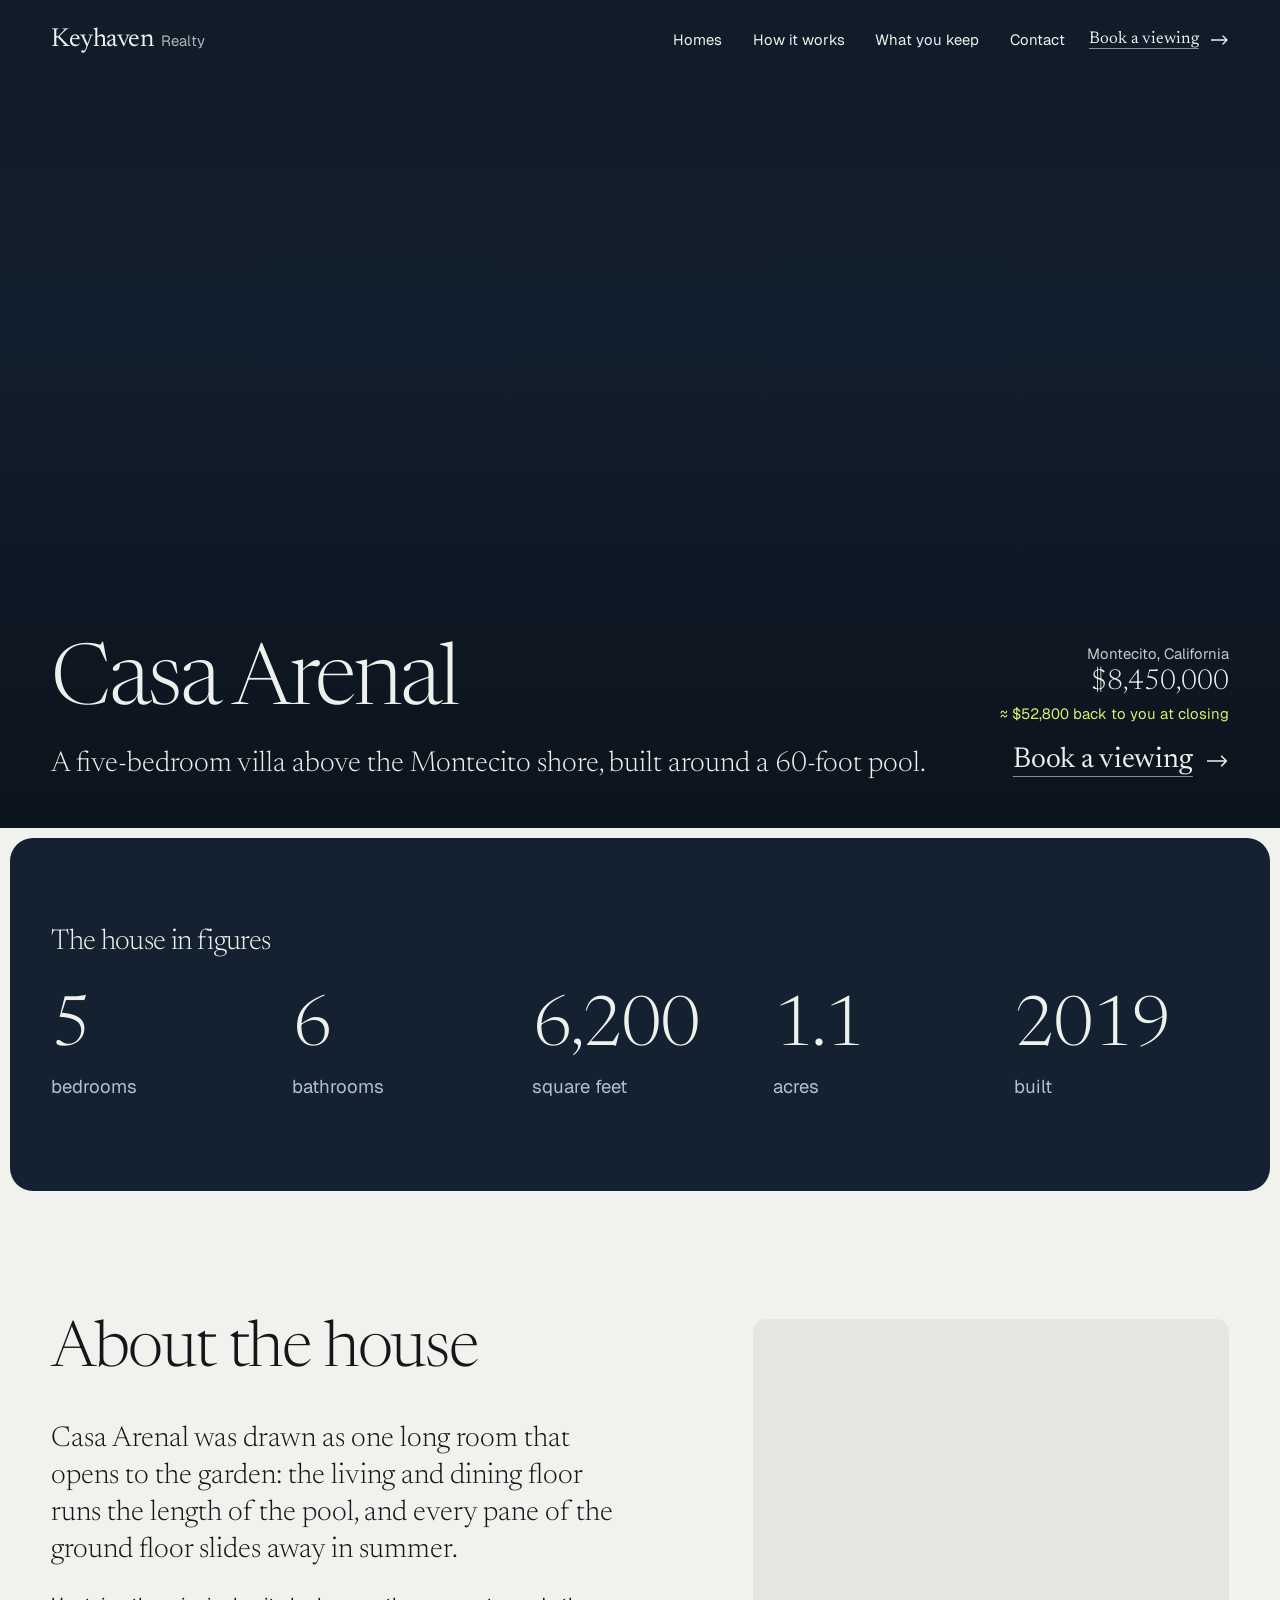
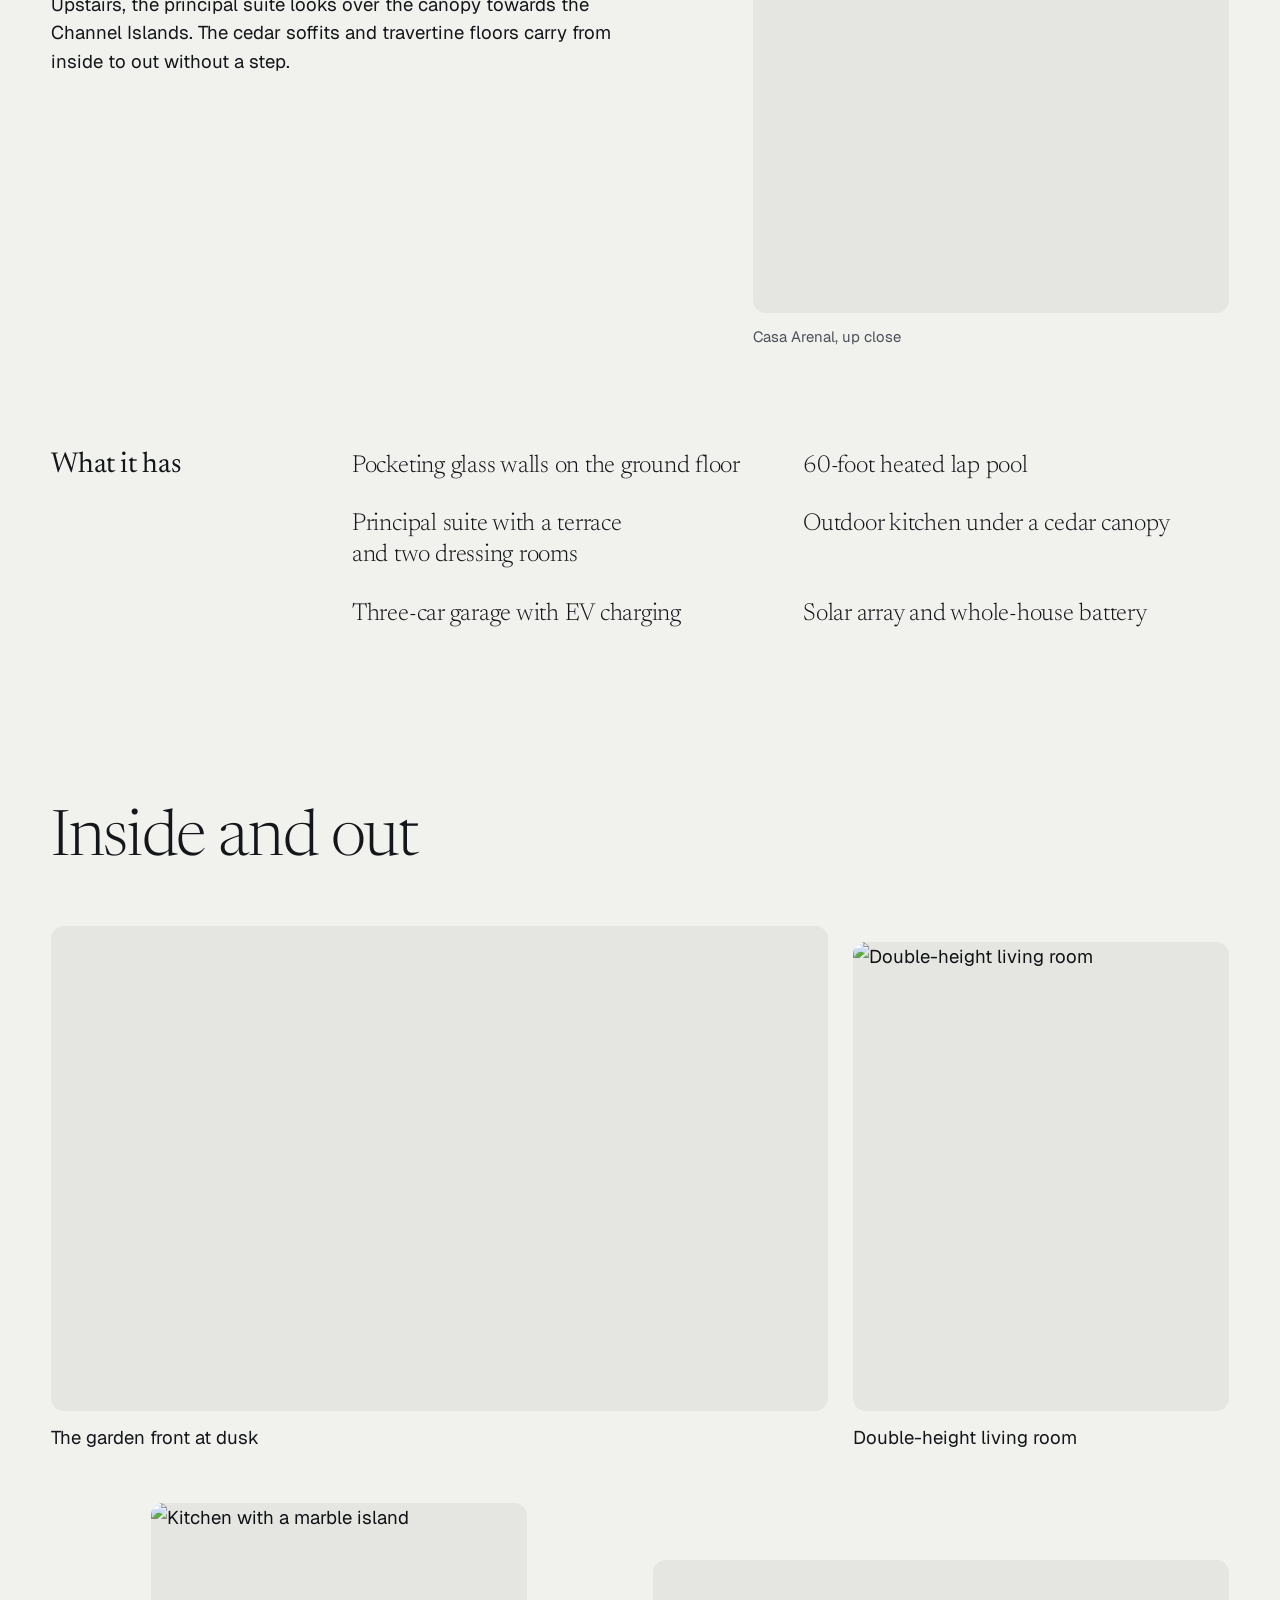
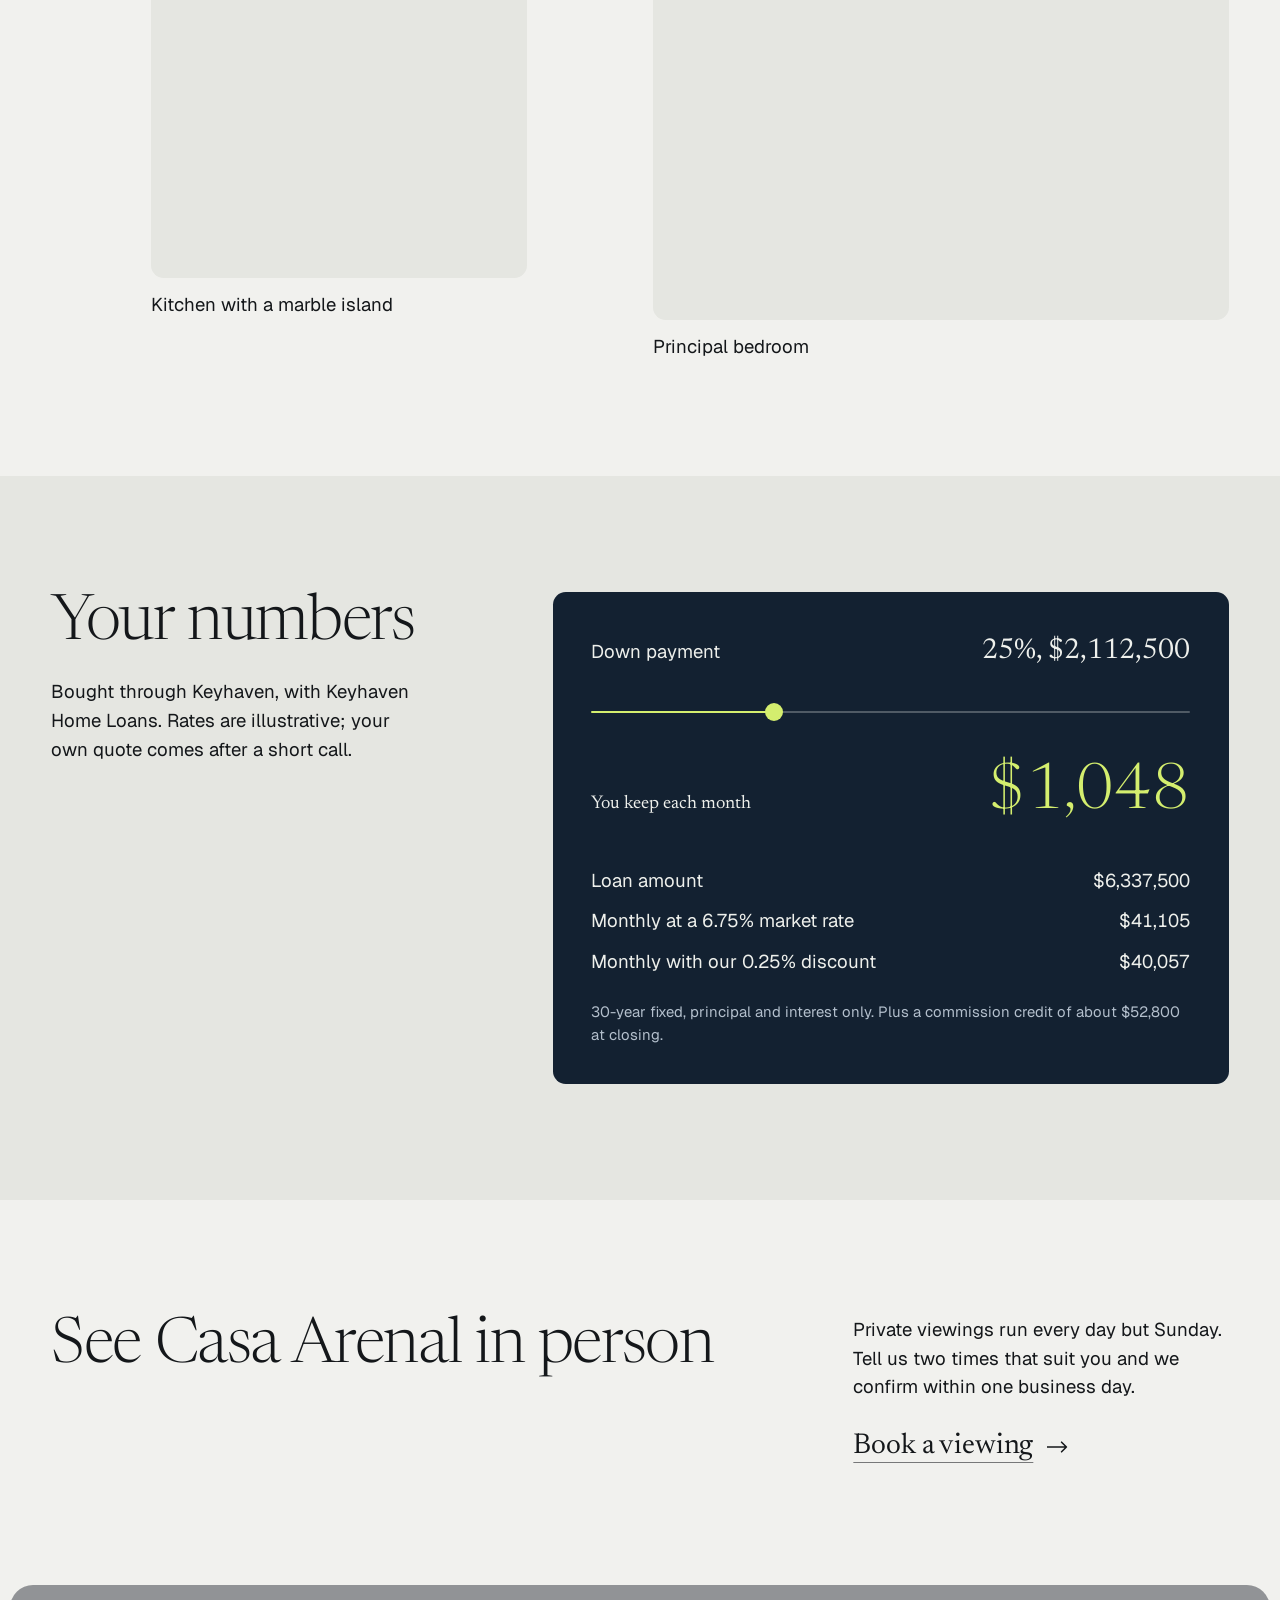
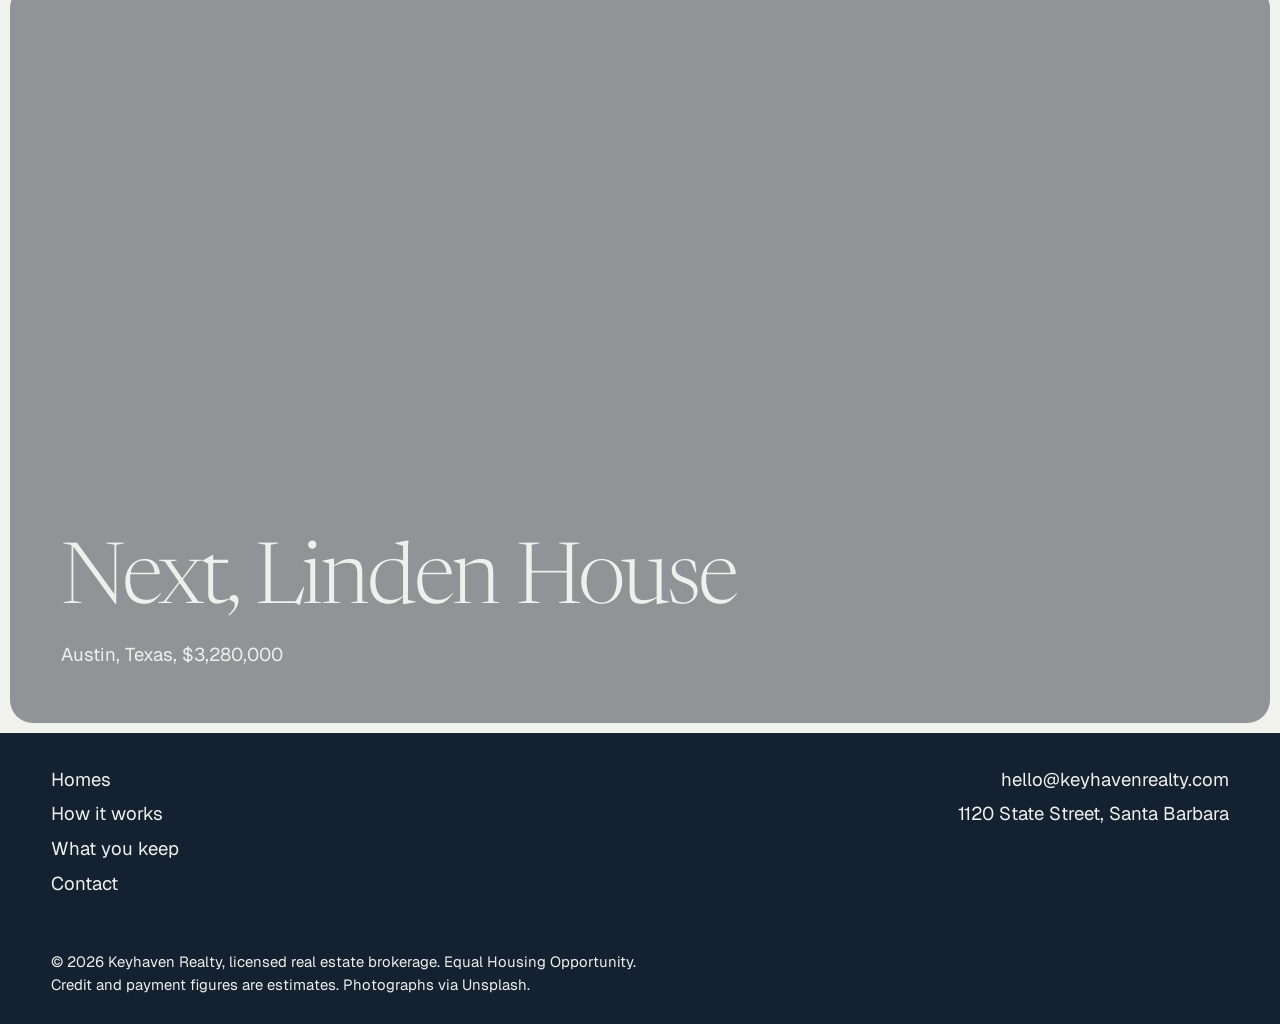
==== commit 37e75e31: "Optimise for phones and enrich listing pages Phones: sharp portrait crops for the hero, city and lis" ====
--- a/home.html
+++ b/home.html
@@ -2,7 +2,7 @@
 <html lang="en" class="no-js">
 <head>
   <meta charset="utf-8" />
-  <meta name="viewport" content="width=device-width, initial-scale=1" />
+  <meta name="viewport" content="width=device-width, initial-scale=1, viewport-fit=cover" />
   <meta name="theme-color" content="#132131" />
   <title>Casa Arenal, Montecito · Keyhaven Realty</title>
   <meta name="description" content="Casa Arenal: a five-bedroom villa in Montecito, California, offered through Keyhaven Realty with 25% of our commission credited to the buyer at closing." />
@@ -10,12 +10,12 @@
   <link rel="icon" href="/favicon.svg" type="image/svg+xml" />
   <link rel="apple-touch-icon" href="/apple-touch-icon.png" />
   <link rel="manifest" href="/site.webmanifest" />
-  <script src="site.js?v=30"></script>
+  <script src="site.js?v=34"></script>
   <link rel="expect" href="#page-end" blocking="render" />
   <link rel="preconnect" href="https://fonts.googleapis.com" />
   <link rel="preconnect" href="https://fonts.gstatic.com" crossorigin />
   <link href="https://fonts.googleapis.com/css2?family=Newsreader:opsz,wght@6..72,300;6..72,400&family=Geist:wght@400;500&display=swap" rel="stylesheet" />
-  <link rel="stylesheet" href="styles.css?v=30" />
+  <link rel="stylesheet" href="styles.css?v=34" />
 </head>
 <body class="page-home">
   <a class="skip" href="#main">Skip to content</a>
@@ -36,7 +36,7 @@
     <!-- the house, full bleed, captioned with its price -->
     <section class="hero home-hero" aria-labelledby="home-title">
       <div class="hero-photos" aria-hidden="true">
-        <img class="is-on" data-bind="hero" src="https://images.unsplash.com/photo-1613490493576-7fde63acd811?auto=format&fit=crop&w=2400&q=80" alt="" width="2400" height="1600" fetchpriority="high" decoding="sync" />
+        <img class="is-on" data-bind="hero" src="https://images.unsplash.com/photo-1613490493576-7fde63acd811?auto=format&fit=crop&w=2400&q=80" srcset="https://images.unsplash.com/photo-1613490493576-7fde63acd811?auto=format&fit=crop&w=828&q=80 828w, https://images.unsplash.com/photo-1613490493576-7fde63acd811?auto=format&fit=crop&w=1280&q=80 1280w, https://images.unsplash.com/photo-1613490493576-7fde63acd811?auto=format&fit=crop&w=1920&q=80 1920w, https://images.unsplash.com/photo-1613490493576-7fde63acd811?auto=format&fit=crop&w=2400&q=80 2400w" sizes="100vw" alt="" width="2400" height="1600" fetchpriority="high" decoding="sync" />
       </div>
       <div class="hero-scrim" aria-hidden="true"></div>
       <div class="hero-foot">
@@ -57,8 +57,8 @@
 
     <!-- the facts, as figures -->
     <section class="figures" aria-labelledby="facts-title">
-      <div class="grid">
-        <h2 id="facts-title" class="facts-title">The house in figures</h2>
+      <div class="figures-panel grid">
+        <h2 id="facts-title" class="facts-title" data-rise>The house in figures</h2>
         <dl class="facts-list" data-bind="facts">
           <div><dt>bedrooms</dt><dd>5</dd></div>
           <div><dt>bathrooms</dt><dd>6</dd></div>
@@ -77,8 +77,12 @@
           <p>Casa Arenal was drawn as one long room that opens to the garden: the living and dining floor runs the length of the pool, and every pane of the ground floor slides away in summer.</p>
           <p>Upstairs, the principal suite looks over the canopy towards the Channel Islands. The cedar soffits and travertine floors carry from inside to out without a step.</p>
         </div>
-        <div class="about-features" data-rise>
-          <h3>What it has</h3>
+        <figure class="about-detail">
+          <div class="about-detail-img"><img data-bind="detail" src="https://images.unsplash.com/photo-1613490493576-7fde63acd811?auto=format&fit=crop&crop=focalpoint&fp-x=0.45&fp-y=0.3&fp-z=2.2&w=720&h=900&q=80" alt="Casa Arenal up close: cedar soffit and glass" width="720" height="900" loading="lazy" /></div>
+          <figcaption data-bind="detail-cap">Casa Arenal, up close</figcaption>
+        </figure>
+        <div class="about-features">
+          <h3 data-rise>What it has</h3>
           <ul data-bind="features">
             <li>Pocketing glass walls on the ground floor</li>
             <li>60-foot heated lap pool</li>
@@ -170,8 +174,8 @@
 
   <script src="https://cdnjs.cloudflare.com/ajax/libs/gsap/3.12.5/gsap.min.js"></script>
   <script src="https://cdnjs.cloudflare.com/ajax/libs/gsap/3.12.5/ScrollTrigger.min.js"></script>
-  <script src="homes.js?v=30"></script>
-  <script src="home.js?v=30"></script>
+  <script src="homes.js?v=34"></script>
+  <script src="home.js?v=34"></script>
   <span id="page-end" hidden></span>
 </body>
 </html>
--- a/styles.css
+++ b/styles.css
@@ -10,6 +10,7 @@
   --field-muted: #b3bfcc;
   --accent: #d4ee6e;
   --link: #24578a;
+  --rule: color-mix(in srgb, var(--ink) 14%, transparent);
 
   /* type: a light display serif for headlines and figures, a quiet sans for everything you read or press */
   --font: "Geist", "Helvetica Neue", Arial, sans-serif;
@@ -26,14 +27,16 @@
   --r-md: clamp(10px, 1vw, 16px);    /* photographs and panels */
   --r-sm: 6px;                        /* buttons and price tags */
 
-  --margin: clamp(20px, 4vw, 64px);
+  --margin: max(clamp(20px, 4vw, 64px), env(safe-area-inset-left, 0px), env(safe-area-inset-right, 0px));
+  --safe-top: env(safe-area-inset-top, 0px);
+  --safe-bottom: env(safe-area-inset-bottom, 0px);
   --gap: clamp(16px, 2vw, 32px);
   --section: clamp(120px, 14vw, 220px);
   --ease: cubic-bezier(.22, 1, .36, 1);
 }
 
 *, *::before, *::after { box-sizing: border-box; }
-html { -webkit-text-size-adjust: 100%; overflow-x: clip; color-scheme: light; scrollbar-color: color-mix(in srgb, var(--ink) 38%, var(--bg)) var(--bg); }
+html { -webkit-text-size-adjust: 100%; -webkit-tap-highlight-color: transparent; overflow-x: clip; color-scheme: light; scrollbar-color: color-mix(in srgb, var(--ink) 38%, var(--bg)) var(--bg); }
 @media (prefers-reduced-motion: no-preference) { html { scroll-behavior: smooth; } }
 body {
   margin: 0;
@@ -52,7 +55,9 @@
 h3 { font-weight: 400; letter-spacing: -0.012em; }
 p, figure, ol { margin: 0; }
 p { text-wrap: pretty; }
-a, button { -webkit-tap-highlight-color: transparent; touch-action: manipulation; }
+a, button { touch-action: manipulation; }
+/* controls, not content: a long press should not select their labels */
+button { -webkit-user-select: none; user-select: none; -webkit-touch-callout: none; }
 :focus-visible { outline: 3px solid var(--link); outline-offset: 3px; }
 /* on photographs and the deep-blue panels the blue ring would vanish */
 .bar:not(.solid):not(.open) :focus-visible, .hero :focus-visible, .how :focus-visible, .calc :focus-visible, .map-frame :focus-visible, .footer :focus-visible, .next :focus-visible { outline-color: var(--field-ink); }
@@ -98,14 +103,14 @@
 .bar {
   position: fixed; inset: 0 0 auto; z-index: 40;
   display: flex; align-items: center; justify-content: space-between; gap: 24px;
-  padding: 18px var(--margin);
+  padding: calc(18px + var(--safe-top)) var(--margin) 18px;
   color: var(--field-ink);
   transition: background-color .35s, color .35s, padding .35s, transform .45s var(--ease);
 }
 section[id] { scroll-margin-top: 64px; }
 main p { max-width: 62ch; }
 .bar.away { transform: translateY(-110%); }
-.bar.solid { background: var(--bg); color: var(--ink); padding-block: 10px; }
+.bar.solid { background: var(--bg); color: var(--ink); padding-block: calc(10px + var(--safe-top)) 10px; }
 .wordmark { display: inline-flex; align-items: baseline; gap: 8px; text-decoration: none; }
 .wordmark-name { font-family: var(--display); font-size: 1.625rem; font-weight: 400; letter-spacing: -0.02em; line-height: 1; }
 .wordmark-kind { font-size: var(--step-small); opacity: .72; }
@@ -127,12 +132,12 @@
 .hero-photos img.is-on { opacity: 1; }
 .hero-scrim { position: absolute; inset: 0; background: linear-gradient(0deg, rgba(10, 16, 24, .8) 0%, rgba(10, 16, 24, .52) 30%, rgba(10, 16, 24, .16) 58%, rgba(10, 16, 24, .3) 100%); } /* taste-skill-ignore: neutral scrim under type on a photograph */
 .hero-foot {
-  position: absolute; inset: auto 0 0; padding: 0 var(--margin) clamp(28px, 5vh, 56px);
+  position: absolute; inset: auto 0 0; padding: 0 var(--margin) calc(clamp(28px, 5vh, 56px) + var(--safe-bottom));
   display: flex; justify-content: space-between; align-items: flex-end; gap: 40px;
 }
 .hero-text { max-width: min(1000px, 72vw); }
 .hero h1 { font-size: var(--step-display); line-height: .98; letter-spacing: -0.03em; }
-.rise-mask { overflow: clip; padding-bottom: .14em; margin-bottom: -.14em; }
+.rise-mask { overflow: clip; padding-block: .12em .14em; margin-block: -.12em -.14em; }
 .rise-line { display: block; }
 .hero-text p { margin-top: 32px; max-width: 34em; font-size: var(--step-body); color: var(--field-ink); }
 .hero-act { display: grid; justify-items: end; gap: 14px; text-align: right; flex: none; }
@@ -237,11 +242,16 @@
 .calc-result { max-width: none; font-family: var(--display); grid-column: 1 / -1; display: flex; justify-content: space-between; align-items: baseline; gap: 16px; flex-wrap: wrap; font-size: var(--step-body); }
 .calc-result output { font-family: var(--display); font-weight: 300; font-size: var(--step-head); line-height: 1; color: var(--accent); font-variant-numeric: tabular-nums; }
 .calc-help { grid-column: 1 / -1; font-size: var(--step-small); color: var(--field-muted); }
-.menu-cols { display: grid; grid-template-columns: repeat(2, minmax(0, 1fr)); column-gap: 64px; margin-top: 16px; }
-.menu-group:last-child { grid-column: 1 / -1; display: grid; grid-template-columns: repeat(2, minmax(0, 1fr)); column-gap: 64px; }
+.menu-cols { display: grid; grid-template-columns: repeat(2, minmax(0, 1fr)); column-gap: 56px; margin-top: 8px; }
+.menu-group:last-child { grid-column: 1 / -1; display: grid; grid-template-columns: repeat(2, minmax(0, 1fr)); column-gap: 56px; }
 .menu-group:last-child h3 { grid-column: 1 / -1; }
-.menu-group { margin-top: 48px; }
-.menu-group h3 { font-size: var(--step-lead); margin-bottom: 8px; }
+.menu-group { margin-top: 44px; }
+.menu-group h3 { font-size: var(--step-lead); padding-bottom: 12px; border-bottom: 1px solid var(--ink); } /* taste-skill-ignore: a price ledger is tabular data, item against amount */
+/* each line of the ledger: what it is, what it is worth, a hairline beneath */
+.menu-group .row { margin-top: 0; padding-block: 16px 15px; border-bottom: 1px solid var(--rule); } /* taste-skill-ignore: ledger rows */
+.menu-group .row span { margin-top: 3px; }
+.menu-group .row b { color: var(--link); }
+.menu-group .row b.row-note { color: var(--muted); font-size: var(--step-body); }
 .row { display: flex; justify-content: space-between; align-items: baseline; gap: 16px; margin-top: 22px; }
 .row strong { display: block; font-weight: 400; }
 .row span { display: block; font-size: var(--step-small); color: var(--muted); max-width: 36ch; }
@@ -290,11 +300,22 @@
 .footer-top { display: flex; justify-content: space-between; gap: 24px; flex-wrap: wrap; }
 .footer-top nav { display: grid; gap: 6px; }
 .footer-top a { text-decoration: none; }
-.footer-top a:hover { text-decoration: underline; text-underline-offset: .2em; }
+.footer-top a:focus-visible { text-decoration: underline; text-underline-offset: .2em; }
+@media (hover: hover) and (pointer: fine) {
+  .footer-top a:hover { text-decoration: underline; text-underline-offset: .2em; }
+}
+/* fingers need bigger targets than the text: the hero switch and the footer links grow their hit area, not their look */
+@media (pointer: coarse) {
+  .listing-switch { gap: 0; margin-block: -8px -4px; }
+  .listing-switch button { width: 44px; height: 44px; justify-items: center; }
+  .listing-switch span { width: 36px; }
+  .footer-top nav, .footer-top address { gap: 0; }
+  .footer-top nav a, .footer-top address > * { padding-block: 8px; }
+}
 .footer-top address { display: grid; align-content: start; gap: 6px; font-style: normal; text-align: right; }
-.footer-bottom { padding-bottom: 28px; }
+.footer-bottom { padding-bottom: calc(28px + var(--safe-bottom)); }
 .footer-name { font-family: var(--display); font-weight: 300; font-size: var(--step-name); line-height: .9; letter-spacing: -0.04em; white-space: nowrap; }
-.footer-name { overflow: hidden; padding-bottom: .12em; margin-bottom: -.12em; }
+.footer-name { overflow: hidden; padding-block: .14em .12em; margin-block: -.14em -.12em; }
 .footer-name .ch { display: inline-block; }
 .legal a { color: inherit; }
 .legal { margin-top: 20px; font-size: var(--step-small); color: var(--field-ink); max-width: 60ch; }
@@ -322,7 +343,9 @@
 /* PHONE: its own composition */
 @media (max-width: 680px) {
   .grid { grid-template-columns: repeat(6, minmax(0, 1fr)); }
-  .bar { padding-block: 14px; }
+  .bar { padding-block: calc(14px + var(--safe-top)) 14px; }
+  .bar.solid { padding-block: calc(14px + var(--safe-top)) 14px; }
+  section[id] { scroll-margin-top: calc(76px + var(--safe-top)); }
   .menu-toggle { display: inline-flex; }
   /* the menu stays in place, hidden; it opens down from the bar and closes faster than it opens */
   .bar-links {
@@ -352,14 +375,13 @@
   .homes-side { display: flex; flex-direction: column; align-items: flex-start; gap: 12px; }
   .intro-title, .statement { grid-column: 1 / -1; }
   .statement { text-indent: 0; }
-  .intro-photo { grid-column: 3 / -1; grid-row: auto; }
+  /* intro: one photograph, then the licence note under it, nothing squeezed side by side */
+  .intro-photo { grid-column: 2 / -1; grid-row: 3; margin-top: 36px; }
   .intro-photo img { aspect-ratio: 4 / 5; }
-  .intro-note { grid-column: 1 / 3; grid-row: auto; align-self: end; margin-top: 0; }
-  .intro-photo { grid-row: 3; margin-top: 36px; }
-  .intro-note { grid-row: 3; }
-  .how-stage { grid-template-columns: 1fr; align-content: start; gap: 24px; padding-top: 84px; padding-bottom: 32px; }
-  .how-text, .how-frame { grid-column: 1; }
-  .how-frame { order: -1; aspect-ratio: 4 / 3; max-height: 34svh; }
+  .intro-note { grid-column: 1 / -1; grid-row: 4; align-self: start; margin-top: 20px; max-width: 34ch; }
+  /* how it works: the panel is held for one screen, so the photograph takes whatever height the steps leave */
+  .how-stage { display: flex; flex-direction: column; gap: 24px; padding-top: 84px; padding-bottom: 28px; }
+  .how-frame { order: -1; flex: 1 1 0; min-height: 26svh; max-height: none; aspect-ratio: auto; }
   .how-track { margin: 20px 0 24px; }
   .moments { gap: 20px; }
   .run { grid-template-columns: 1fr 1fr; gap: 24px 12px; }
@@ -369,10 +391,20 @@
   .keep-photo { width: 60%; margin-top: 32px; margin-bottom: 40px; }
   .calc { grid-template-columns: 1fr; }
   .calc-price { text-align: left; }
-  .pin:not(.pin-photo), .pins .pin:nth-child(3) { display: none; }
-  .pins .pin:nth-child(5) { left: 60%; }
-  .near-copy { top: 40px; }
-  .pin-photo img { width: 96px; height: 66px; }
+  /* the city: a shorter panel with all three open homes and two prices */
+  .map-frame { height: min(100svh, 660px); min-height: 580px; }
+  .near-copy { top: 36px; gap: 16px; }
+  .near h2 { font-size: clamp(2rem, 9vw, 2.5rem); }
+  .pin-photo img { width: 84px; height: 58px; }
+  .pins .pin:nth-child(1) { left: 5%; top: 63%; }
+  .pins .pin:nth-child(2) { left: 7%; top: 90%; }
+  .pins .pin:nth-child(3) { left: 38%; top: 76%; }
+  .pins .pin:nth-child(4) { left: 70%; top: 93%; }
+  .pins .pin:nth-child(5) { left: 66%; top: 59%; }
+  .pins .pin:nth-child(6) { display: none; }
+  /* the price list: tighter lines on a phone */
+  .menu-group { margin-top: 36px; }
+  .menu-group .row { padding-block: 13px 12px; }
   .contact-sentence, .contact-lead { grid-column: 1 / -1; }
   .contact-photo { grid-column: 1 / 3; }
   .contact-links { grid-column: 3 / -1; }
@@ -403,24 +435,34 @@
 .home-hero { height: 92svh; }
 .home-hero .home-line { font-size: var(--step-lead); font-family: var(--display); font-weight: 300; line-height: 1.3; margin-top: 20px; }
 
-.figures { padding-block: clamp(80px, 9vw, 140px) clamp(48px, 5vw, 80px); }
-.facts-title { grid-column: 1 / 4; font-size: var(--step-lead); align-self: start; }
-.facts-list { grid-column: 4 / 13; display: grid; grid-template-columns: repeat(5, minmax(0, 1fr)); gap: var(--gap); margin: 0; }
-.facts-list div { display: flex; flex-direction: column-reverse; gap: 6px; }
-.facts-list dd { margin: 0; font-family: var(--display); font-weight: 300; font-size: var(--step-head); line-height: 1; letter-spacing: -0.02em; font-variant-numeric: tabular-nums; }
-.facts-list dt { font-size: var(--step-body); color: var(--ink); }
-
-.about { padding-block: clamp(48px, 5vw, 80px) var(--section); }
-.about-title { grid-column: 1 / 6; font-size: var(--step-head); }
-.about-text { grid-column: 1 / 7; grid-row: 2; margin-top: 32px; display: grid; gap: 18px; }
-.about-text p { font-size: var(--step-body); }
-.about-text p:first-child { font-family: var(--display); font-size: var(--step-lead); line-height: 1.3; font-weight: 300; }
-.about-features { grid-column: 8 / 13; grid-row: 1 / 3; align-self: end; background: var(--surface); border-radius: var(--r-md); padding: clamp(24px, 3vw, 40px); }
-.about-features h3 { font-size: var(--step-lead); margin-bottom: 12px; }
-.about-features li { font-size: var(--step-body); }
-.about-features ul { margin: 0; padding: 0; list-style: none; display: grid; gap: 10px; }
-.about-features li { padding-left: 18px; position: relative; }
-.about-features li::before { content: ""; position: absolute; left: 0; top: .7em; width: 6px; height: 6px; border-radius: 50%; background: var(--link); }
+/* figures: the house's numbers set large on a deep-blue panel, one of the site's held fields */
+.figures { padding: 10px 10px 0; }
+.figures-panel {
+  padding-block: clamp(56px, 7vw, 112px); padding-inline: calc(var(--margin) - 10px);
+  background: var(--field); color: var(--field-ink); border-radius: var(--r-lg); align-items: end; row-gap: 40px;
+}
+.facts-title { grid-column: 1 / -1; font-size: var(--step-lead); align-self: start; color: var(--field-ink); }
+.facts-list { grid-column: 1 / -1; display: grid; grid-template-columns: repeat(5, minmax(0, 1fr)); gap: var(--gap); margin: 0; }
+.facts-list div { display: flex; flex-direction: column-reverse; gap: 10px; }
+.facts-list dd { margin: 0; font-family: var(--display); font-weight: 300; font-size: clamp(2.5rem, 1.4rem + 3.6vw, 5.25rem); line-height: .95; letter-spacing: -0.03em; font-variant-numeric: tabular-nums; }
+.facts-list dt { font-size: var(--step-body); color: var(--field-muted); }
+
+/* about: the story on the left, the house's own material up close on the right, then what it has set as a list */
+.about { padding-block: clamp(96px, 10vw, 160px) var(--section); }
+.about > .grid { grid-template-rows: auto 1fr auto; }
+.about-title { grid-column: 1 / 7; grid-row: 1; font-size: var(--step-head); }
+.about-text { grid-column: 1 / 7; grid-row: 2; margin-top: 36px; display: grid; gap: 20px; align-content: start; }
+.about-text p { font-size: var(--step-body); max-width: 52ch; }
+.about-text p:first-child { font-family: var(--display); font-size: var(--step-lead); line-height: 1.3; font-weight: 300; max-width: 30em; }
+.motion .about-lead .w { color: rgba(20, 23, 26, .22); }
+.about-detail { grid-column: 8 / 13; grid-row: 1 / 3; margin: 0; align-self: start; }
+.about-detail-img { overflow: hidden; background: var(--surface); border-radius: var(--r-md); }
+.about-detail-img img { width: 100%; aspect-ratio: 4 / 5; object-fit: cover; }
+.about-detail figcaption { margin-top: 12px; font-size: var(--step-small); color: var(--muted); }
+.about-features { grid-column: 1 / -1; grid-row: 3; margin-top: clamp(72px, 8vw, 128px); display: grid; grid-template-columns: repeat(12, minmax(0, 1fr)); column-gap: var(--gap); }
+.about-features h3 { grid-column: 1 / 4; font-size: var(--step-lead); }
+.about-features ul { grid-column: 4 / 13; margin: 0; padding: 0; list-style: none; display: grid; grid-template-columns: repeat(2, minmax(0, 1fr)); gap: 28px var(--gap); }
+.about-features li { font-family: var(--display); font-weight: 300; font-size: clamp(1.25rem, 1.05rem + .6vw, 1.75rem); line-height: 1.25; letter-spacing: -0.01em; text-wrap: balance; }
 
 .rooms { padding-bottom: clamp(96px, 9vw, 150px); }
 .rooms-title { grid-column: 1 / -1; font-size: var(--step-head); margin-bottom: clamp(32px, 4vw, 56px); }
@@ -465,18 +507,29 @@
 .footer-short .footer-bottom { padding-top: 0; }
 
 @media (max-width: 1024px) {
-  .facts-title { grid-column: 1 / -1; margin-bottom: 32px; }
+  .facts-title { grid-column: 1 / -1; }
   .facts-list { grid-column: 1 / -1; }
-  .about-text { grid-column: 1 / -1; }
-  .about-features { grid-column: 1 / -1; grid-row: 3; margin-top: 40px; }
+  .about-title, .about-text { grid-column: 1 / 8; }
+  .about-detail { grid-column: 9 / 13; }
+  .about-features h3 { grid-column: 1 / -1; margin-bottom: 24px; }
+  .about-features ul { grid-column: 1 / -1; }
   .numbers-side { grid-column: 1 / -1; margin-bottom: 40px; }
   .loan { grid-column: 1 / -1; }
   .viewing-title { grid-column: 1 / -1; }
   .viewing-act { grid-column: 1 / 9; margin-top: 32px; }
 }
 @media (max-width: 680px) {
-  .facts-list { grid-template-columns: repeat(2, minmax(0, 1fr)); row-gap: 28px; }
-  .facts-list div:last-child { grid-column: 1 / -1; }
+  /* phone: three figures over two, no orphan */
+  .figures-panel { row-gap: 28px; }
+  .facts-list { grid-template-columns: repeat(6, minmax(0, 1fr)); gap: 32px 12px; }
+  .facts-list div { grid-column: span 2; }
+  .facts-list div:nth-child(n + 4) { grid-column: span 3; }
+  .facts-list dd { font-size: clamp(2.25rem, 10vw, 2.75rem); }
+  .facts-list dt { font-size: var(--step-small); }
+  .about-title, .about-text { grid-column: 1 / -1; }
+  .about-detail { grid-column: 2 / -1; grid-row: 3; margin-top: 40px; }
+  .about-features { grid-row: 4; margin-top: 64px; display: block; }
+  .about-features ul { grid-template-columns: 1fr; gap: 18px; }
   .room-a, .room-b, .room-c, .room-d { grid-column: 1 / -1; margin-top: 0; }
   .room-b { width: 72%; }
   .room-c { width: 60%; justify-self: end; }
